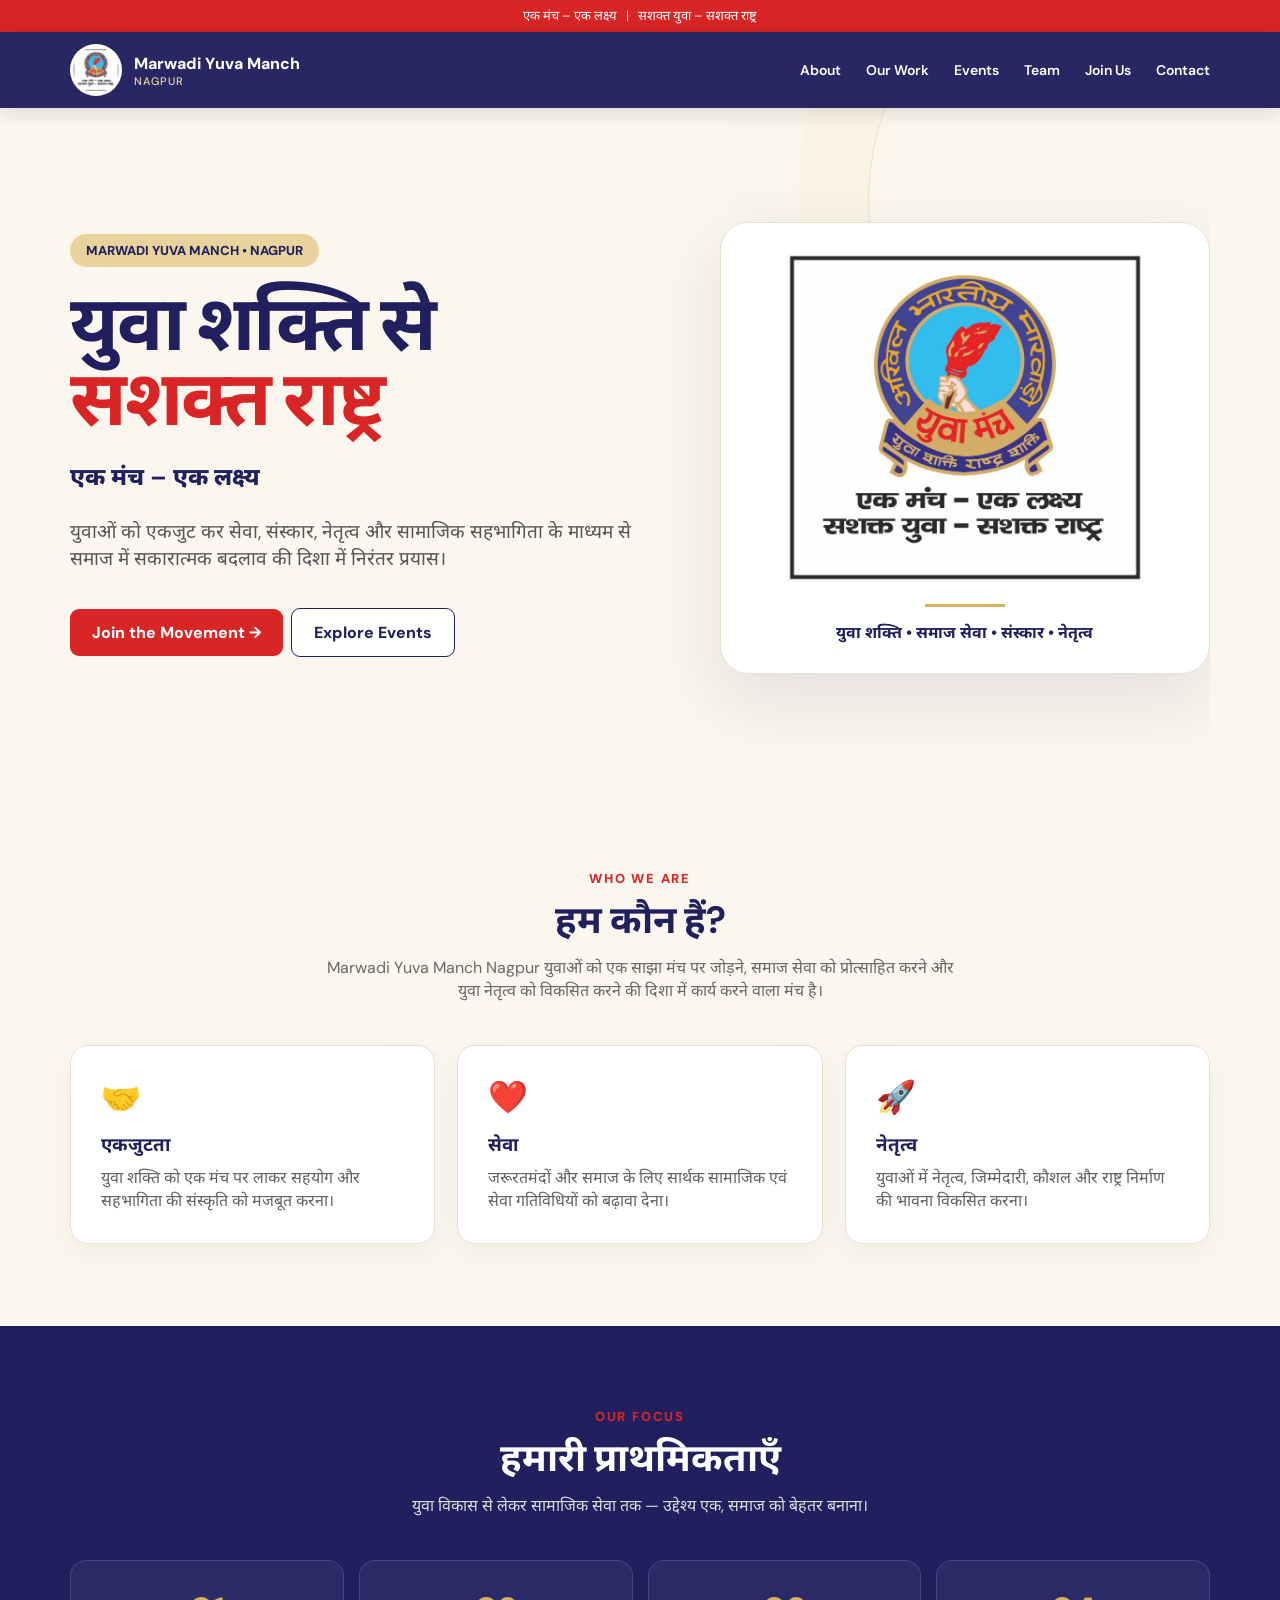
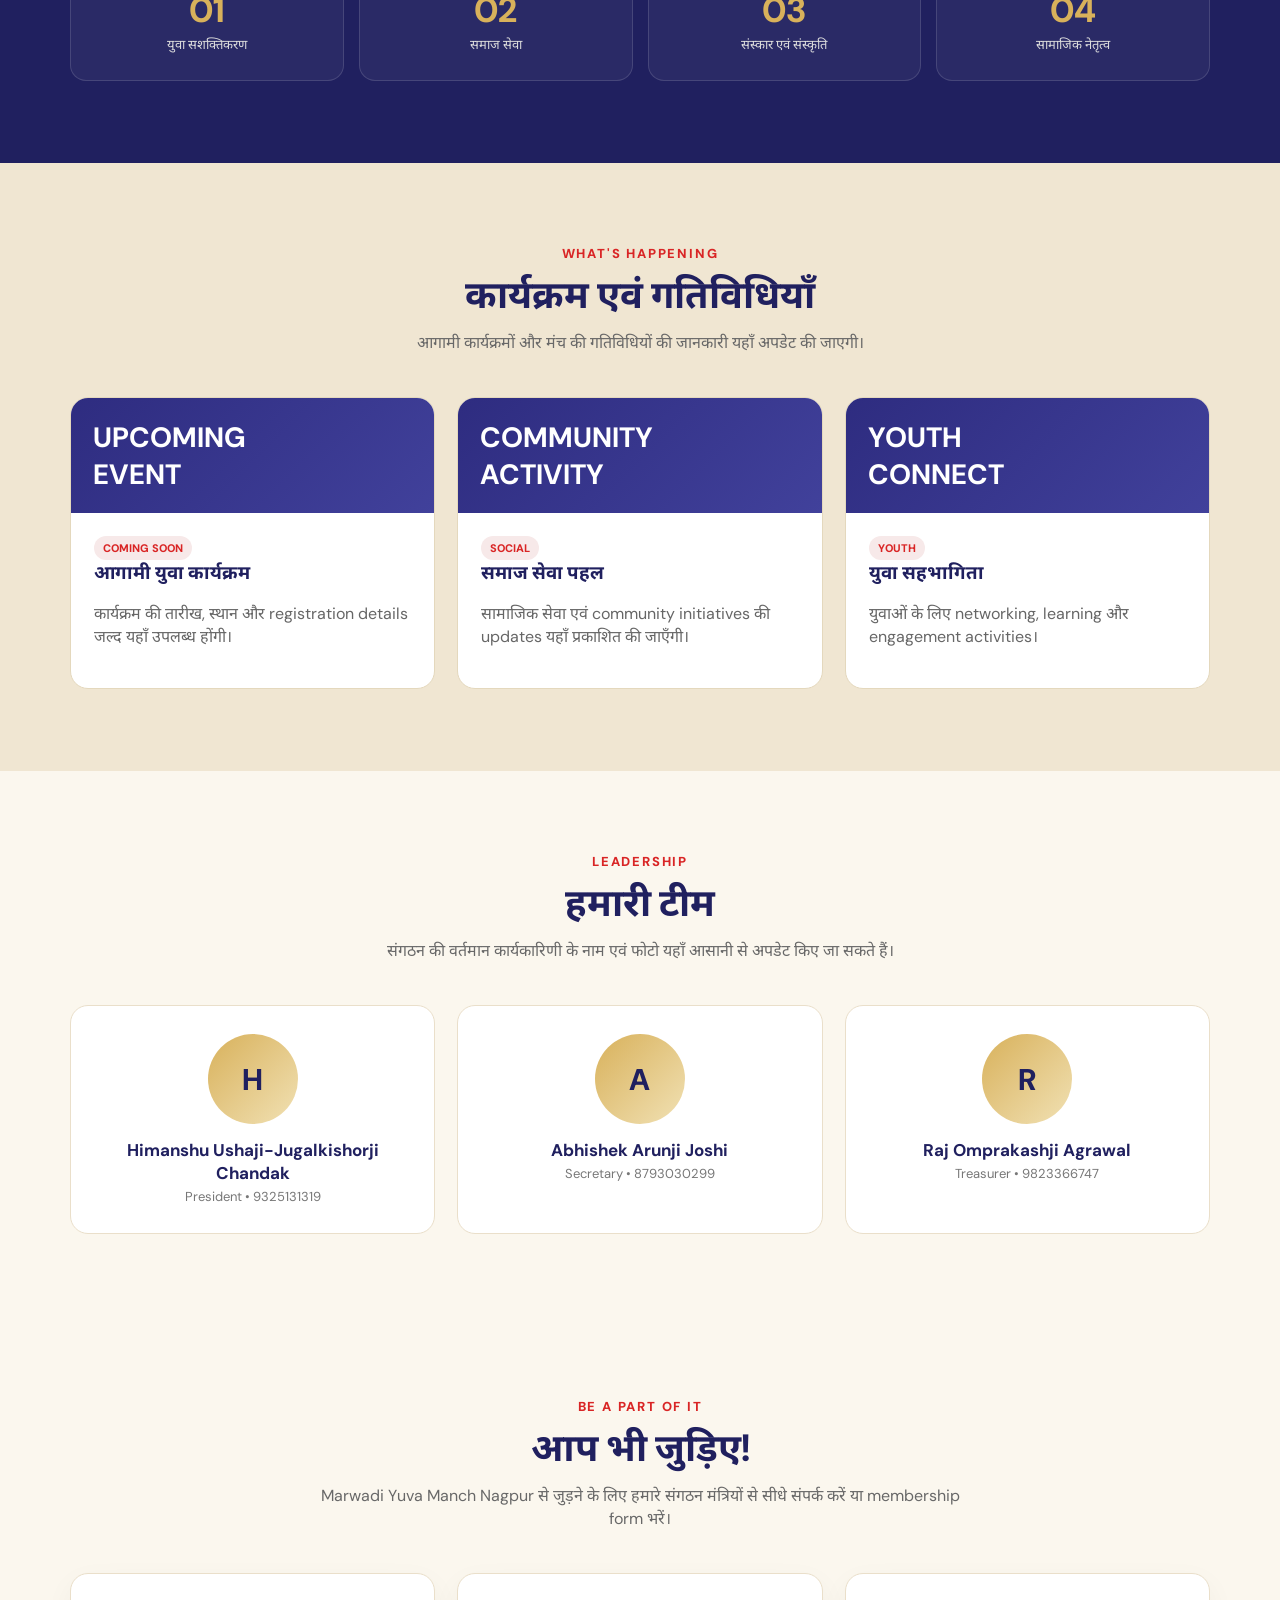
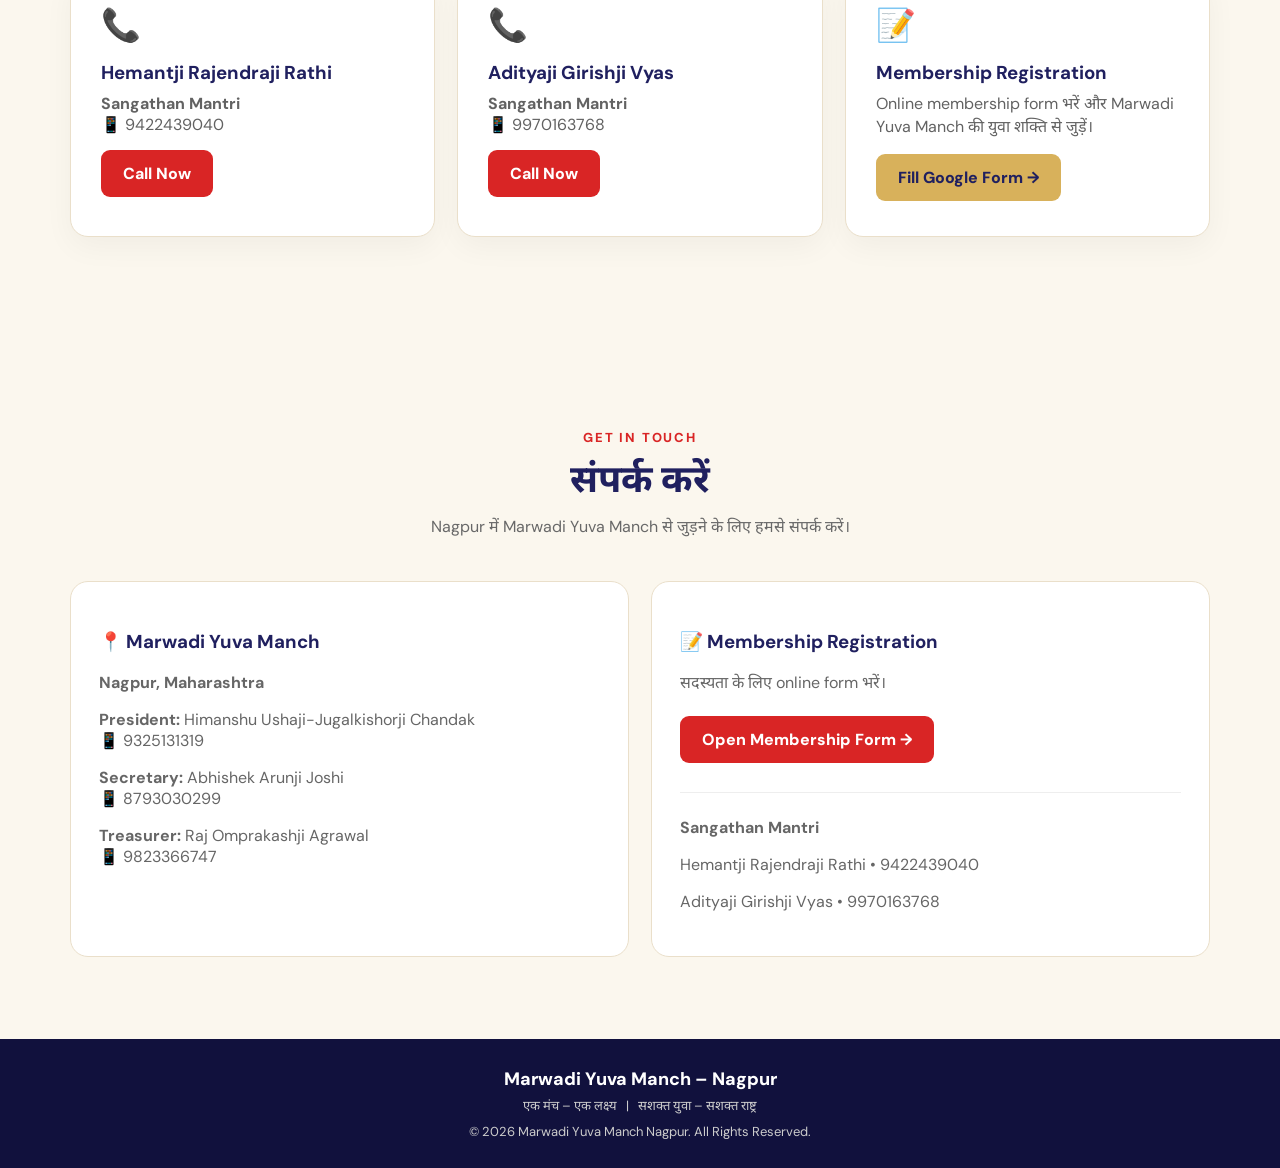
==== index.html @ c51ea1c6 "Add files via upload" ====
<!DOCTYPE html>
<html lang="hi">
<head>
<meta charset="UTF-8">
<meta name="viewport" content="width=device-width, initial-scale=1.0">
<meta name="description" content="Marwadi Yuva Manch Nagpur — एक मंच, एक लक्ष्य | सशक्त युवा – सशक्त राष्ट्र">
<title>Marwadi Yuva Manch | Nagpur</title>
<style>
@import url('https://fonts.googleapis.com/css2?family=DM+Sans:wght@400;500;600;700&family=Noto+Sans+Devanagari:wght@400;500;600;700;800&display=swap');
:root{--navy:#20205f;--blue:#2e2c80;--gold:#d8b15b;--red:#d92525;--cream:#fbf7ee;--ink:#191919;--muted:#686868;--white:#fff}
*{box-sizing:border-box}html{scroll-behavior:smooth}body{margin:0;color:var(--ink);font-family:"DM Sans","Noto Sans Devanagari",sans-serif;background:var(--cream)}
a{text-decoration:none}.container{width:min(1140px,92%);margin:auto}
.topbar{background:var(--red);color:white;text-align:center;font-size:13px;padding:7px}
header{position:sticky;top:0;z-index:50;background:rgba(32,32,95,.97);box-shadow:0 4px 20px #0002}
.nav{height:76px;display:flex;align-items:center;justify-content:space-between}
.logoarea{display:flex;align-items:center;gap:12px;color:white;font-weight:800}
.logoarea img{width:52px;height:52px;object-fit:contain;background:white;border-radius:50%;padding:3px}
.logoarea small{display:block;color:#ead69e;font-weight:500;font-size:11px;letter-spacing:1px}
.menu{display:flex;gap:25px}.menu a{color:#fff;font-size:14px;font-weight:600}.menu a:hover{color:#efd18b}
.hero{min-height:680px;display:grid;grid-template-columns:1.1fr .9fr;align-items:center;gap:50px;padding:70px 0;position:relative;overflow:hidden}
.hero:after{content:"";position:absolute;right:-180px;top:-170px;width:520px;height:520px;border-radius:50%;border:1px solid #d8b15b55;box-shadow:0 0 0 70px #d8b15b08,0 0 0 140px #d8b15b05;z-index:-1}
.badge{display:inline-block;background:#e8d39d;color:var(--navy);font-weight:800;border-radius:99px;padding:8px 16px;font-size:13px;margin-bottom:20px}
h1{font-size:clamp(42px,6vw,78px);line-height:.98;margin:0 0 20px;color:var(--navy);letter-spacing:-2px}
h1 span{color:var(--red)}.hero p{font-size:19px;color:#555;max-width:650px}.motto{font-size:24px!important;color:var(--navy)!important;font-weight:800}
.buttons{margin-top:30px}.btn{display:inline-block;padding:13px 22px;border-radius:9px;font-weight:800;margin:5px 8px 5px 0}.primary{background:var(--red);color:white}.secondary{border:1px solid var(--navy);color:var(--navy);background:white}
.hero-card{background:white;border-radius:28px;padding:28px;box-shadow:0 25px 70px #1f1f5f1c;border:1px solid #e9dfc7;text-align:center}
.hero-card img{width:100%;max-width:360px}.hero-card .line{height:3px;width:80px;background:var(--gold);margin:15px auto}.hero-card b{color:var(--navy)}
section{padding:82px 0}.section-head{text-align:center;margin-bottom:42px}.eyebrow{color:var(--red);font-weight:800;font-size:13px;letter-spacing:1.8px;text-transform:uppercase}.section-head h2{color:var(--navy);font-size:38px;margin:8px 0}.section-head p{color:var(--muted);margin:auto;max-width:650px}
.grid3{display:grid;grid-template-columns:repeat(3,1fr);gap:22px}.card{background:white;border-radius:18px;padding:30px;border:1px solid #eadfca;box-shadow:0 10px 30px #0000000b}.icon{font-size:32px}.card h3{color:var(--navy);margin:14px 0 8px}.card p{color:#626262;margin:0}
.dark{background:var(--navy);color:white}.dark .section-head h2{color:white}.dark .section-head p{color:#ddd}
.stats{display:grid;grid-template-columns:repeat(4,1fr);gap:15px}.stat{padding:26px;text-align:center;border:1px solid #ffffff22;border-radius:16px;background:#ffffff0c}.stat strong{display:block;font-size:35px;color:var(--gold)}.stat span{font-size:13px;color:#ddd}
.events{background:#f0e6d2}.event-grid{display:grid;grid-template-columns:repeat(3,1fr);gap:22px}.event{background:white;border-radius:18px;overflow:hidden;border:1px solid #e4d8bd}.event-top{height:115px;background:linear-gradient(135deg,var(--blue),#41419b);display:flex;align-items:center;padding:22px;color:white}.event-top strong{font-size:28px}.event-body{padding:23px}.event-body h3{margin:0;color:var(--navy)}.event-body p{color:#666}.pill{display:inline-block;background:#f7e9e9;color:var(--red);padding:5px 9px;border-radius:20px;font-size:11px;font-weight:800}
.team{display:grid;grid-template-columns:repeat(3,1fr);gap:22px}.person{background:white;border-radius:18px;padding:28px;text-align:center;border:1px solid #eadfca}.avatar{width:90px;height:90px;border-radius:50%;margin:auto;background:linear-gradient(135deg,var(--gold),#f1e1b4);display:grid;place-items:center;color:var(--navy);font-size:30px;font-weight:800}.person h3{color:var(--navy);margin:15px 0 3px;font-size:17px;line-height:1.35}.person p{margin:0;color:#777;font-size:13px}
.join{background:linear-gradient(135deg,#29276e,#16164a);color:white;border-radius:28px;padding:55px;display:grid;grid-template-columns:1fr auto;gap:30px;align-items:center}.join h2{font-size:40px;margin:0 0 10px}.join p{color:#ddd}.join .btn{background:var(--gold);color:var(--navy)}
.contact-grid{display:grid;grid-template-columns:1fr 1fr;gap:22px}.contact-card{background:white;border:1px solid #eadfca;border-radius:18px;padding:28px}.contact-card h3{color:var(--navy)}.contact-card p{color:#666}.edit-note{background:#fff5d9;border-left:4px solid var(--gold);padding:15px 18px;border-radius:8px;color:#604e25;font-size:13px}
footer{background:#11113d;color:#ccc;padding:28px 0;text-align:center;font-size:13px}.footer-brand{color:white;font-weight:800;font-size:18px;margin-bottom:6px}
@media(max-width:850px){.menu{display:none}.hero{grid-template-columns:1fr;text-align:center}.hero p{margin-left:auto;margin-right:auto}.hero-card{max-width:430px;margin:auto}.grid3,.event-grid,.team{grid-template-columns:1fr 1fr}.stats{grid-template-columns:1fr 1fr}.join{grid-template-columns:1fr;text-align:center}}
@media(max-width:560px){.grid3,.event-grid,.team,.contact-grid{grid-template-columns:1fr}.hero{padding:50px 0}.join{padding:35px 24px}.join h2{font-size:31px}section{padding:60px 0}}
</style>
</head>
<body>
<div class="topbar">एक मंच – एक लक्ष्य &nbsp; | &nbsp; सशक्त युवा – सशक्त राष्ट्र</div>
<header><div class="container nav">
<a class="logoarea" href="#">
<img src="logo.jpg" alt="Marwadi Yuva Manch Logo">
<div>Marwadi Yuva Manch<small>NAGPUR</small></div>
</a>
<nav class="menu"><a href="#about">About</a><a href="#work">Our Work</a><a href="#events">Events</a><a href="#team">Team</a><a href="#join">Join Us</a><a href="#contact">Contact</a></nav>
</div></header>

<main>
<section class="container hero">
<div>
<div class="badge">MARWADI YUVA MANCH • NAGPUR</div>
<h1>युवा शक्ति से<br><span>सशक्त राष्ट्र</span></h1>
<p class="motto">एक मंच – एक लक्ष्य</p>
<p>युवाओं को एकजुट कर सेवा, संस्कार, नेतृत्व और सामाजिक सहभागिता के माध्यम से समाज में सकारात्मक बदलाव की दिशा में निरंतर प्रयास।</p>
<div class="buttons"><a class="btn primary" href="#join">Join the Movement →</a><a class="btn secondary" href="#events">Explore Events</a></div>
</div>
<div class="hero-card"><img src="logo.jpg" alt="Marwadi Yuva Manch Nagpur"><div class="line"></div><b>युवा शक्ति • समाज सेवा • संस्कार • नेतृत्व</b></div>
</section>

<section id="about"><div class="container">
<div class="section-head"><div class="eyebrow">Who We Are</div><h2>हम कौन हैं?</h2><p>Marwadi Yuva Manch Nagpur युवाओं को एक साझा मंच पर जोड़ने, समाज सेवा को प्रोत्साहित करने और युवा नेतृत्व को विकसित करने की दिशा में कार्य करने वाला मंच है।</p></div>
<div class="grid3">
<div class="card"><div class="icon">🤝</div><h3>एकजुटता</h3><p>युवा शक्ति को एक मंच पर लाकर सहयोग और सहभागिता की संस्कृति को मजबूत करना।</p></div>
<div class="card"><div class="icon">❤️</div><h3>सेवा</h3><p>जरूरतमंदों और समाज के लिए सार्थक सामाजिक एवं सेवा गतिविधियों को बढ़ावा देना।</p></div>
<div class="card"><div class="icon">🚀</div><h3>नेतृत्व</h3><p>युवाओं में नेतृत्व, जिम्मेदारी, कौशल और राष्ट्र निर्माण की भावना विकसित करना।</p></div>
</div>
</div></section>

<section id="work" class="dark"><div class="container">
<div class="section-head"><div class="eyebrow">Our Focus</div><h2>हमारी प्राथमिकताएँ</h2><p>युवा विकास से लेकर सामाजिक सेवा तक — उद्देश्य एक, समाज को बेहतर बनाना।</p></div>
<div class="stats"><div class="stat"><strong>01</strong><span>युवा सशक्तिकरण</span></div><div class="stat"><strong>02</strong><span>समाज सेवा</span></div><div class="stat"><strong>03</strong><span>संस्कार एवं संस्कृति</span></div><div class="stat"><strong>04</strong><span>सामाजिक नेतृत्व</span></div></div>
</div></section>

<section id="events" class="events"><div class="container">
<div class="section-head"><div class="eyebrow">What's Happening</div><h2>कार्यक्रम एवं गतिविधियाँ</h2><p>आगामी कार्यक्रमों और मंच की गतिविधियों की जानकारी यहाँ अपडेट की जाएगी।</p></div>
<div class="event-grid">
<div class="event"><div class="event-top"><strong>UPCOMING<br>EVENT</strong></div><div class="event-body"><span class="pill">COMING SOON</span><h3>आगामी युवा कार्यक्रम</h3><p>कार्यक्रम की तारीख, स्थान और registration details जल्द यहाँ उपलब्ध होंगी।</p></div></div>
<div class="event"><div class="event-top"><strong>COMMUNITY<br>ACTIVITY</strong></div><div class="event-body"><span class="pill">SOCIAL</span><h3>समाज सेवा पहल</h3><p>सामाजिक सेवा एवं community initiatives की updates यहाँ प्रकाशित की जाएँगी।</p></div></div>
<div class="event"><div class="event-top"><strong>YOUTH<br>CONNECT</strong></div><div class="event-body"><span class="pill">YOUTH</span><h3>युवा सहभागिता</h3><p>युवाओं के लिए networking, learning और engagement activities।</p></div></div>
</div>
</div></section>

<section id="team"><div class="container">
<div class="section-head"><div class="eyebrow">Leadership</div><h2>हमारी टीम</h2><p>संगठन की वर्तमान कार्यकारिणी के नाम एवं फोटो यहाँ आसानी से अपडेट किए जा सकते हैं।</p></div>
<div class="team">
<div class="person"><div class="avatar">H</div><h3>Himanshu Ushaji-Jugalkishorji Chandak</h3><p>President • 9325131319</p></div>
<div class="person"><div class="avatar">A</div><h3>Abhishek Arunji Joshi</h3><p>Secretary • 8793030299</p></div>
<div class="person"><div class="avatar">R</div><h3>Raj Omprakashji Agrawal</h3><p>Treasurer • 9823366747</p></div>
</div>
</div></section>

<section id="join"><div class="container">
<div class="section-head"><div class="eyebrow">Be a Part of It</div><h2>आप भी जुड़िए!</h2><p>Marwadi Yuva Manch Nagpur से जुड़ने के लिए हमारे संगठन मंत्रियों से सीधे संपर्क करें या membership form भरें।</p></div>
<div class="grid3" style="margin-bottom:28px">
<div class="card"><div class="icon">📞</div><h3>Hemantji Rajendraji Rathi</h3><p><b>Sangathan Mantri</b></p><p>📱 9422439040</p><a class="btn primary" style="margin-top:15px" href="tel:9422439040">Call Now</a></div>
<div class="card"><div class="icon">📞</div><h3>Adityaji Girishji Vyas</h3><p><b>Sangathan Mantri</b></p><p>📱 9970163768</p><a class="btn primary" style="margin-top:15px" href="tel:9970163768">Call Now</a></div>
<div class="card"><div class="icon">📝</div><h3>Membership Registration</h3><p>Online membership form भरें और Marwadi Yuva Manch की युवा शक्ति से जुड़ें।</p><a class="btn" style="margin-top:15px;background:var(--gold);color:var(--navy)" href="https://forms.gle/BqDFrMSARLrrtB8P9" target="_blank">Fill Google Form →</a></div>
</div>
</div></section>

<section id="contact"><div class="container">
<div class="section-head"><div class="eyebrow">Get in Touch</div><h2>संपर्क करें</h2><p>Nagpur में Marwadi Yuva Manch से जुड़ने के लिए हमसे संपर्क करें।</p></div>
<div class="contact-grid">
<div class="contact-card"><h3>📍 Marwadi Yuva Manch</h3><p><b>Nagpur, Maharashtra</b></p><p><b>President:</b> Himanshu Ushaji-Jugalkishorji Chandak<br>📱 9325131319</p><p><b>Secretary:</b> Abhishek Arunji Joshi<br>📱 8793030299</p><p><b>Treasurer:</b> Raj Omprakashji Agrawal<br>📱 9823366747</p></div>
<div class="contact-card"><h3>📝 Membership Registration</h3><p>सदस्यता के लिए online form भरें।</p><a class="btn primary" href="https://forms.gle/BqDFrMSARLrrtB8P9" target="_blank">Open Membership Form →</a><hr style="border:0;border-top:1px solid #eee;margin:24px 0"><p><b>Sangathan Mantri</b></p><p>Hemantji Rajendraji Rathi • 9422439040</p><p>Adityaji Girishji Vyas • 9970163768</p></div>
</div>
</div></section>
</main>
<footer><div class="footer-brand">Marwadi Yuva Manch – Nagpur</div><div>एक मंच – एक लक्ष्य &nbsp; | &nbsp; सशक्त युवा – सशक्त राष्ट्र</div><div style="margin-top:8px">© 2026 Marwadi Yuva Manch Nagpur. All Rights Reserved.</div></footer>
</body>
</html>
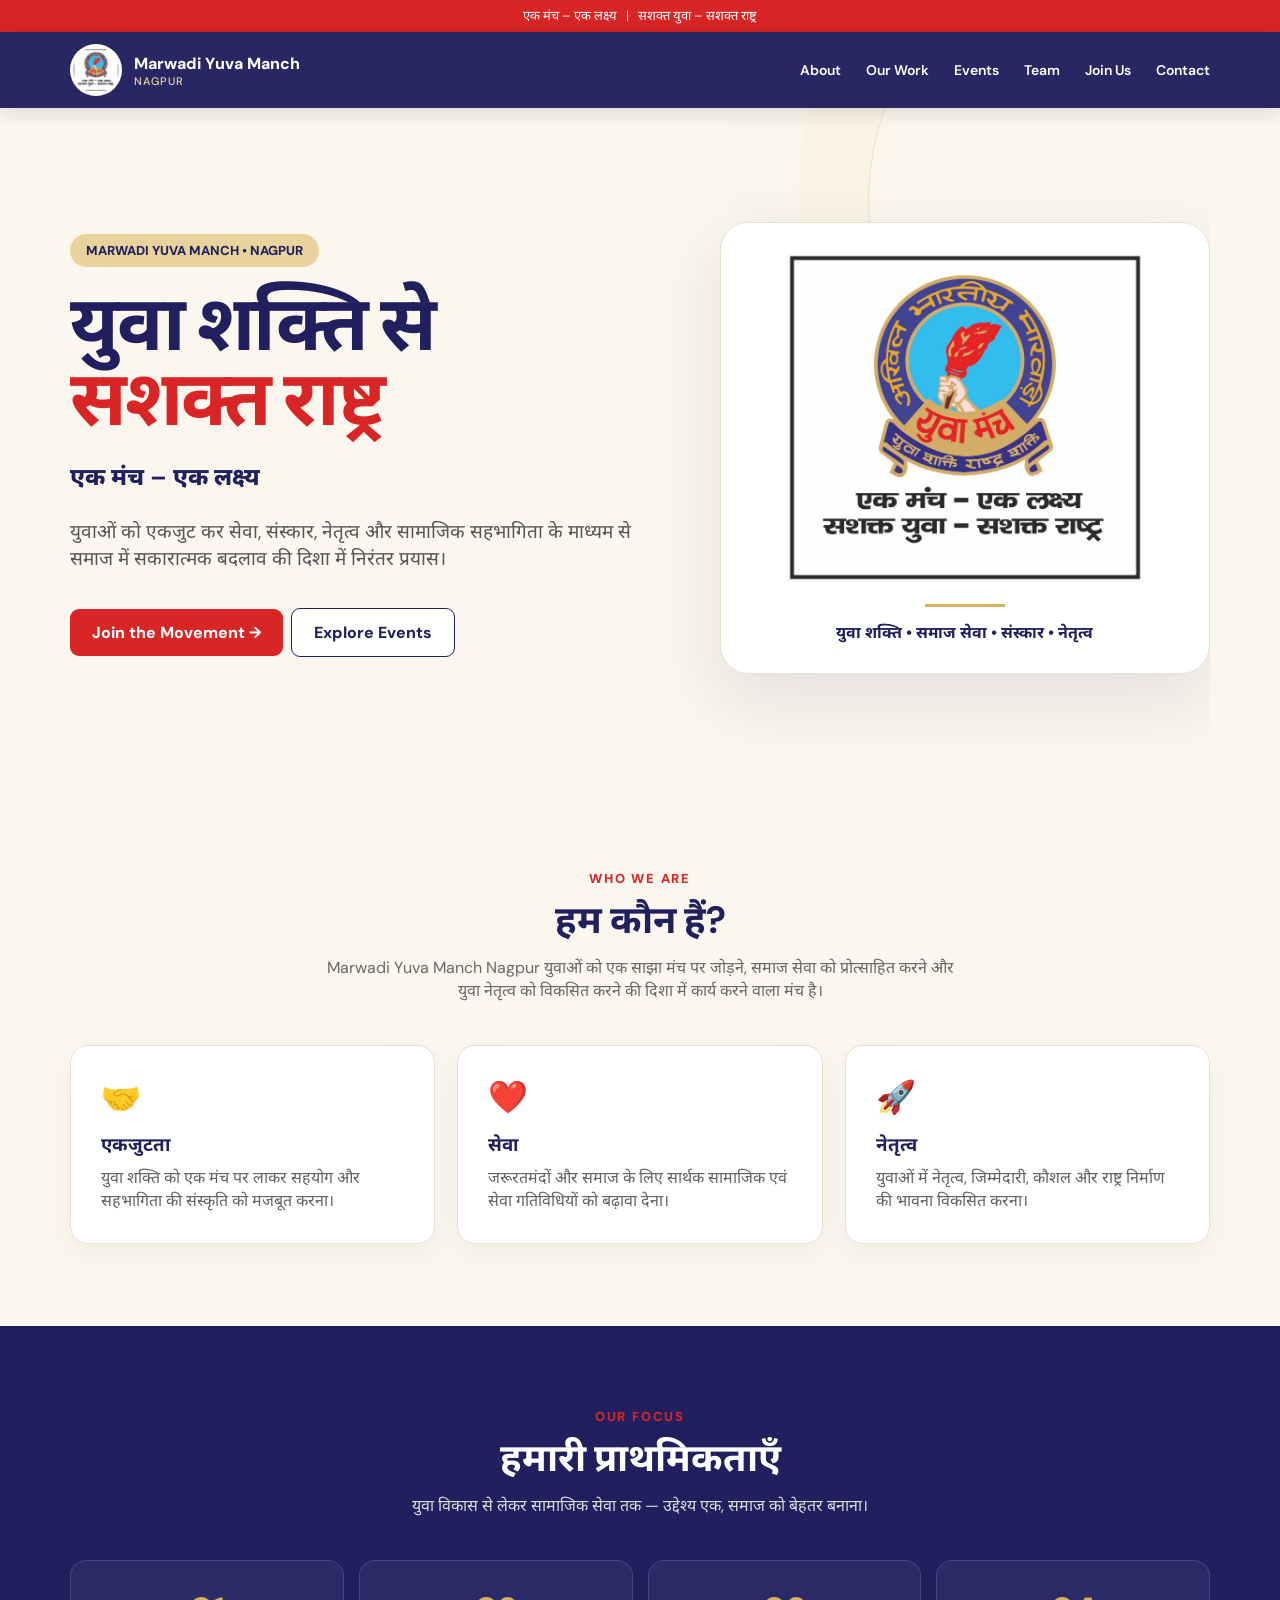
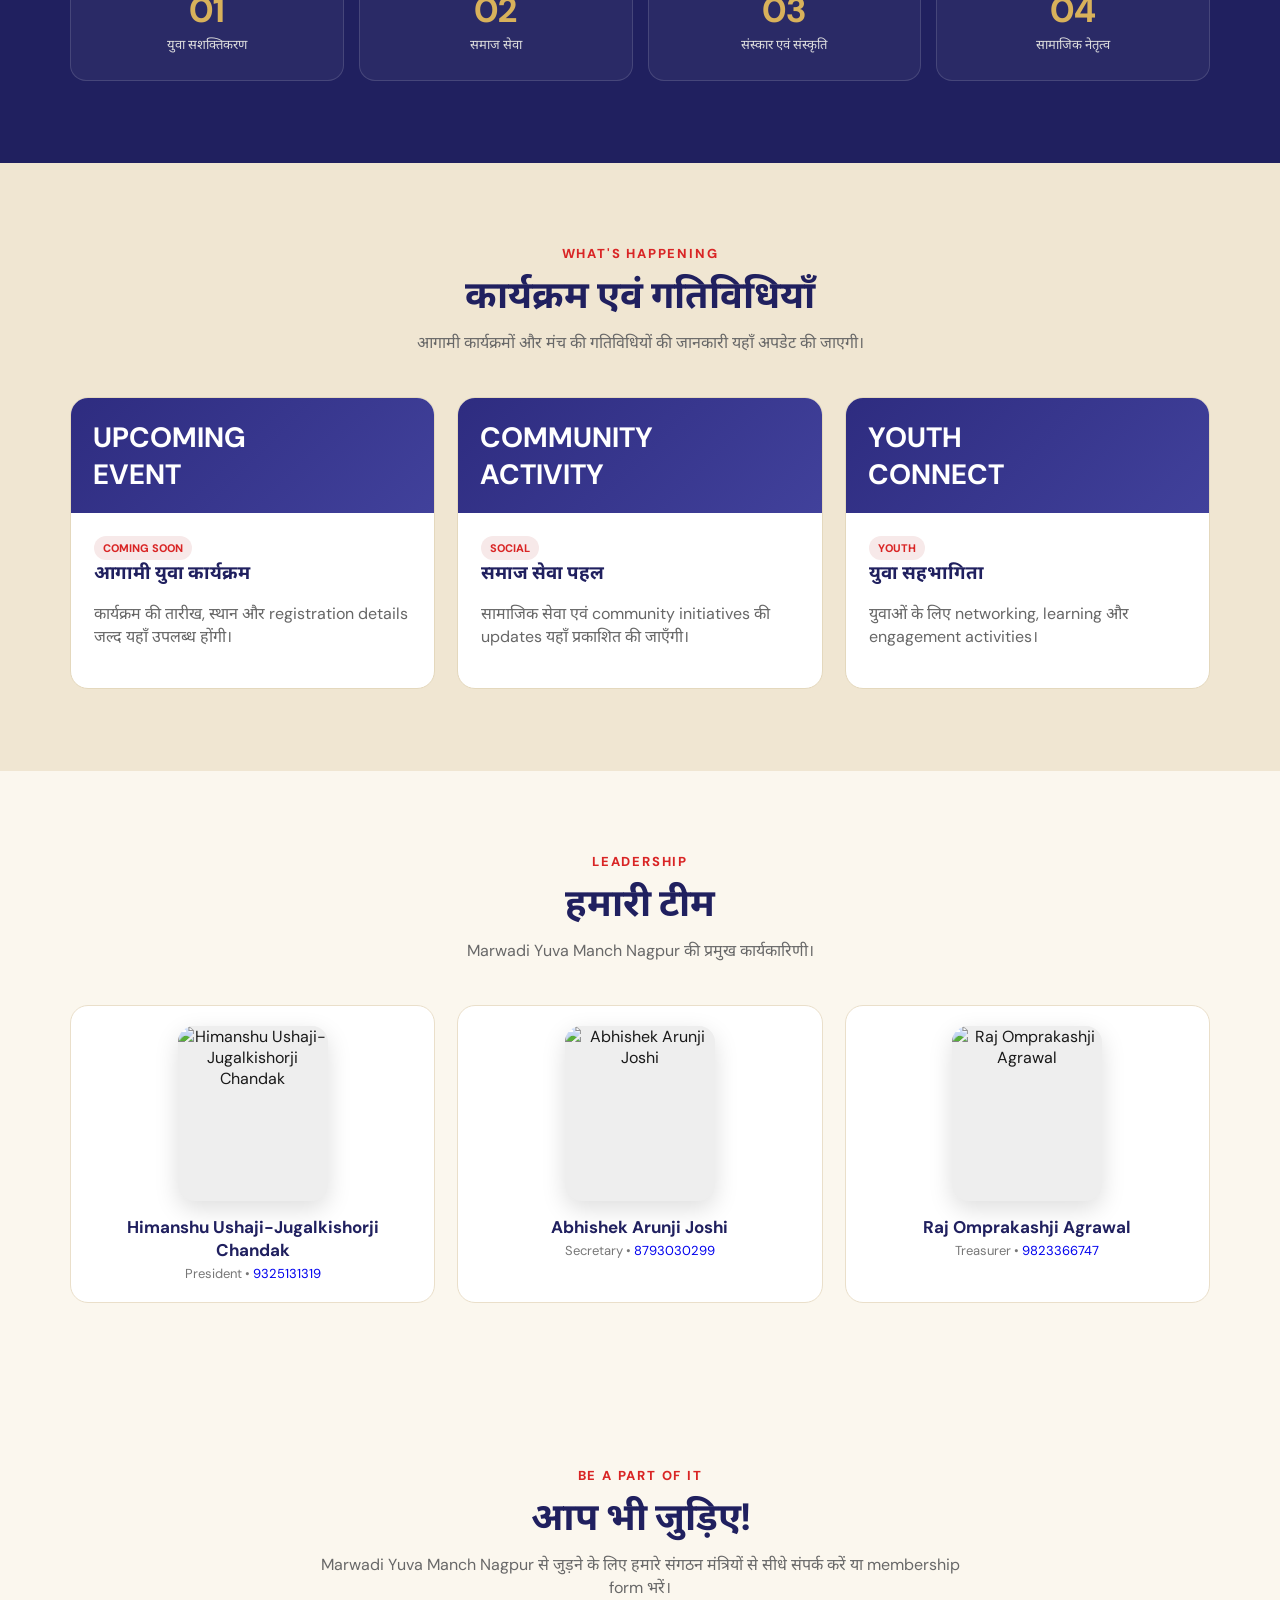
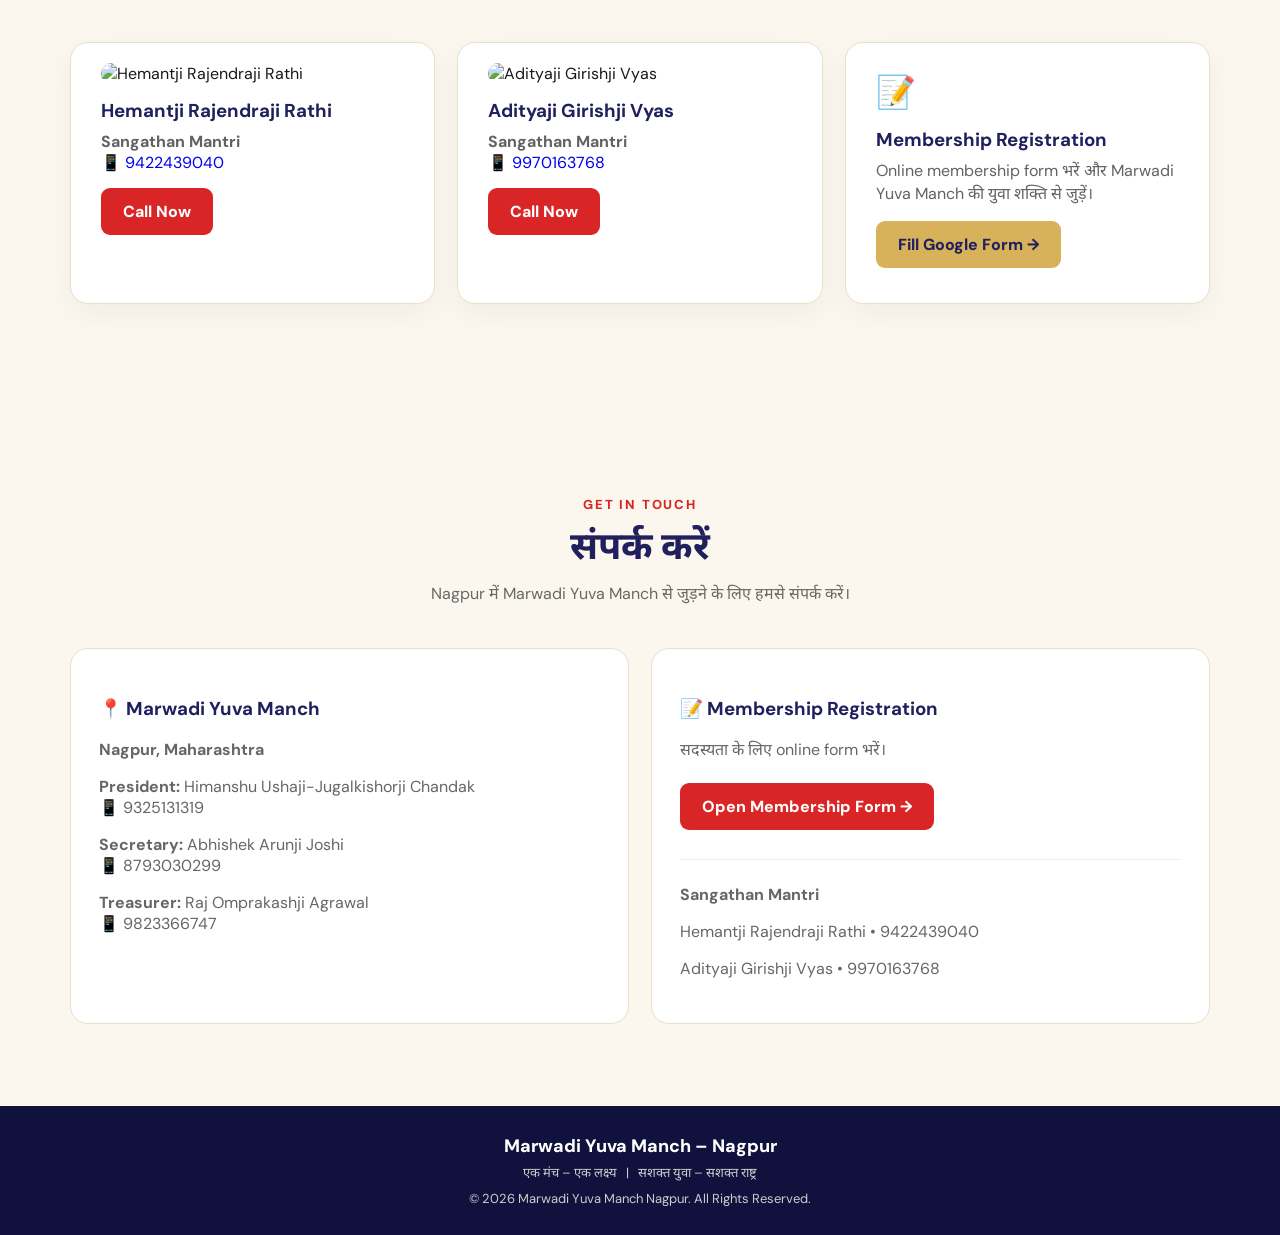
==== commit ac2a4a6a: "Add files via upload" ====
--- a/index.html
+++ b/index.html
@@ -30,7 +30,7 @@
 .dark{background:var(--navy);color:white}.dark .section-head h2{color:white}.dark .section-head p{color:#ddd}
 .stats{display:grid;grid-template-columns:repeat(4,1fr);gap:15px}.stat{padding:26px;text-align:center;border:1px solid #ffffff22;border-radius:16px;background:#ffffff0c}.stat strong{display:block;font-size:35px;color:var(--gold)}.stat span{font-size:13px;color:#ddd}
 .events{background:#f0e6d2}.event-grid{display:grid;grid-template-columns:repeat(3,1fr);gap:22px}.event{background:white;border-radius:18px;overflow:hidden;border:1px solid #e4d8bd}.event-top{height:115px;background:linear-gradient(135deg,var(--blue),#41419b);display:flex;align-items:center;padding:22px;color:white}.event-top strong{font-size:28px}.event-body{padding:23px}.event-body h3{margin:0;color:var(--navy)}.event-body p{color:#666}.pill{display:inline-block;background:#f7e9e9;color:var(--red);padding:5px 9px;border-radius:20px;font-size:11px;font-weight:800}
-.team{display:grid;grid-template-columns:repeat(3,1fr);gap:22px}.person{background:white;border-radius:18px;padding:28px;text-align:center;border:1px solid #eadfca}.avatar{width:90px;height:90px;border-radius:50%;margin:auto;background:linear-gradient(135deg,var(--gold),#f1e1b4);display:grid;place-items:center;color:var(--navy);font-size:30px;font-weight:800}.person h3{color:var(--navy);margin:15px 0 3px;font-size:17px;line-height:1.35}.person p{margin:0;color:#777;font-size:13px}
+.team{display:grid;grid-template-columns:repeat(3,1fr);gap:22px}.person{background:white;border-radius:18px;padding:20px;text-align:center;border:1px solid #eadfca;overflow:hidden}.avatar{width:150px;height:175px;border-radius:16px;margin:auto;background:#eee;display:block;overflow:hidden;box-shadow:0 8px 24px #0002}.avatar img{width:100%;height:100%;object-fit:cover;object-position:center}.person h3{color:var(--navy);margin:15px 0 3px;font-size:17px;line-height:1.35}.person p{margin:0;color:#777;font-size:13px}
 .join{background:linear-gradient(135deg,#29276e,#16164a);color:white;border-radius:28px;padding:55px;display:grid;grid-template-columns:1fr auto;gap:30px;align-items:center}.join h2{font-size:40px;margin:0 0 10px}.join p{color:#ddd}.join .btn{background:var(--gold);color:var(--navy)}
 .contact-grid{display:grid;grid-template-columns:1fr 1fr;gap:22px}.contact-card{background:white;border:1px solid #eadfca;border-radius:18px;padding:28px}.contact-card h3{color:var(--navy)}.contact-card p{color:#666}.edit-note{background:#fff5d9;border-left:4px solid var(--gold);padding:15px 18px;border-radius:8px;color:#604e25;font-size:13px}
 footer{background:#11113d;color:#ccc;padding:28px 0;text-align:center;font-size:13px}.footer-brand{color:white;font-weight:800;font-size:18px;margin-bottom:6px}
@@ -84,20 +84,20 @@
 </div></section>
 
 <section id="team"><div class="container">
-<div class="section-head"><div class="eyebrow">Leadership</div><h2>हमारी टीम</h2><p>संगठन की वर्तमान कार्यकारिणी के नाम एवं फोटो यहाँ आसानी से अपडेट किए जा सकते हैं।</p></div>
+<div class="section-head"><div class="eyebrow">Leadership</div><h2>हमारी टीम</h2><p>Marwadi Yuva Manch Nagpur की प्रमुख कार्यकारिणी।</p></div>
 <div class="team">
-<div class="person"><div class="avatar">H</div><h3>Himanshu Ushaji-Jugalkishorji Chandak</h3><p>President • 9325131319</p></div>
-<div class="person"><div class="avatar">A</div><h3>Abhishek Arunji Joshi</h3><p>Secretary • 8793030299</p></div>
-<div class="person"><div class="avatar">R</div><h3>Raj Omprakashji Agrawal</h3><p>Treasurer • 9823366747</p></div>
+<div class="person"><div class="avatar"><img src="himanshu-chandak.jpg" alt="Himanshu Ushaji-Jugalkishorji Chandak"></div><h3>Himanshu Ushaji-Jugalkishorji Chandak</h3><p>President • <a href="tel:9325131319">9325131319</a></p></div>
+<div class="person"><div class="avatar"><img src="abhishek-joshi.jpg" alt="Abhishek Arunji Joshi"></div><h3>Abhishek Arunji Joshi</h3><p>Secretary • <a href="tel:8793030299">8793030299</a></p></div>
+<div class="person"><div class="avatar"><img src="raj-agrawal.jpg" alt="Raj Omprakashji Agrawal"></div><h3>Raj Omprakashji Agrawal</h3><p>Treasurer • <a href="tel:9823366747">9823366747</a></p></div>
 </div>
 </div></section>
 
 <section id="join"><div class="container">
 <div class="section-head"><div class="eyebrow">Be a Part of It</div><h2>आप भी जुड़िए!</h2><p>Marwadi Yuva Manch Nagpur से जुड़ने के लिए हमारे संगठन मंत्रियों से सीधे संपर्क करें या membership form भरें।</p></div>
 <div class="grid3" style="margin-bottom:28px">
-<div class="card"><div class="icon">📞</div><h3>Hemantji Rajendraji Rathi</h3><p><b>Sangathan Mantri</b></p><p>📱 9422439040</p><a class="btn primary" style="margin-top:15px" href="tel:9422439040">Call Now</a></div>
-<div class="card"><div class="icon">📞</div><h3>Adityaji Girishji Vyas</h3><p><b>Sangathan Mantri</b></p><p>📱 9970163768</p><a class="btn primary" style="margin-top:15px" href="tel:9970163768">Call Now</a></div>
-<div class="card"><div class="icon">📝</div><h3>Membership Registration</h3><p>Online membership form भरें और Marwadi Yuva Manch की युवा शक्ति से जुड़ें।</p><a class="btn" style="margin-top:15px;background:var(--gold);color:var(--navy)" href="https://forms.gle/BqDFrMSARLrrtB8P9" target="_blank">Fill Google Form →</a></div>
+<div class="card" style="padding-top:20px"><img src="hemant-rathi.jpg" alt="Hemantji Rajendraji Rathi" style="width:100%;height:220px;object-fit:cover;border-radius:14px"><h3>Hemantji Rajendraji Rathi</h3><p><b>Sangathan Mantri</b></p><p>📱 <a href="tel:9422439040">9422439040</a></p><a class="btn primary" style="margin-top:15px" href="tel:9422439040">Call Now</a></div>
+<div class="card" style="padding-top:20px"><img src="aditya-vyas.jpg" alt="Adityaji Girishji Vyas" style="width:100%;height:220px;object-fit:cover;border-radius:14px"><h3>Adityaji Girishji Vyas</h3><p><b>Sangathan Mantri</b></p><p>📱 <a href="tel:9970163768">9970163768</a></p><a class="btn primary" style="margin-top:15px" href="tel:9970163768">Call Now</a></div>
+<div class="card" style="padding-top:28px"><div class="icon">📝</div><h3>Membership Registration</h3><p>Online membership form भरें और Marwadi Yuva Manch की युवा शक्ति से जुड़ें।</p><a class="btn" style="margin-top:15px;background:var(--gold);color:var(--navy)" href="https://forms.gle/BqDFrMSARLrrtB8P9" target="_blank">Fill Google Form →</a></div>
 </div>
 </div></section>
 
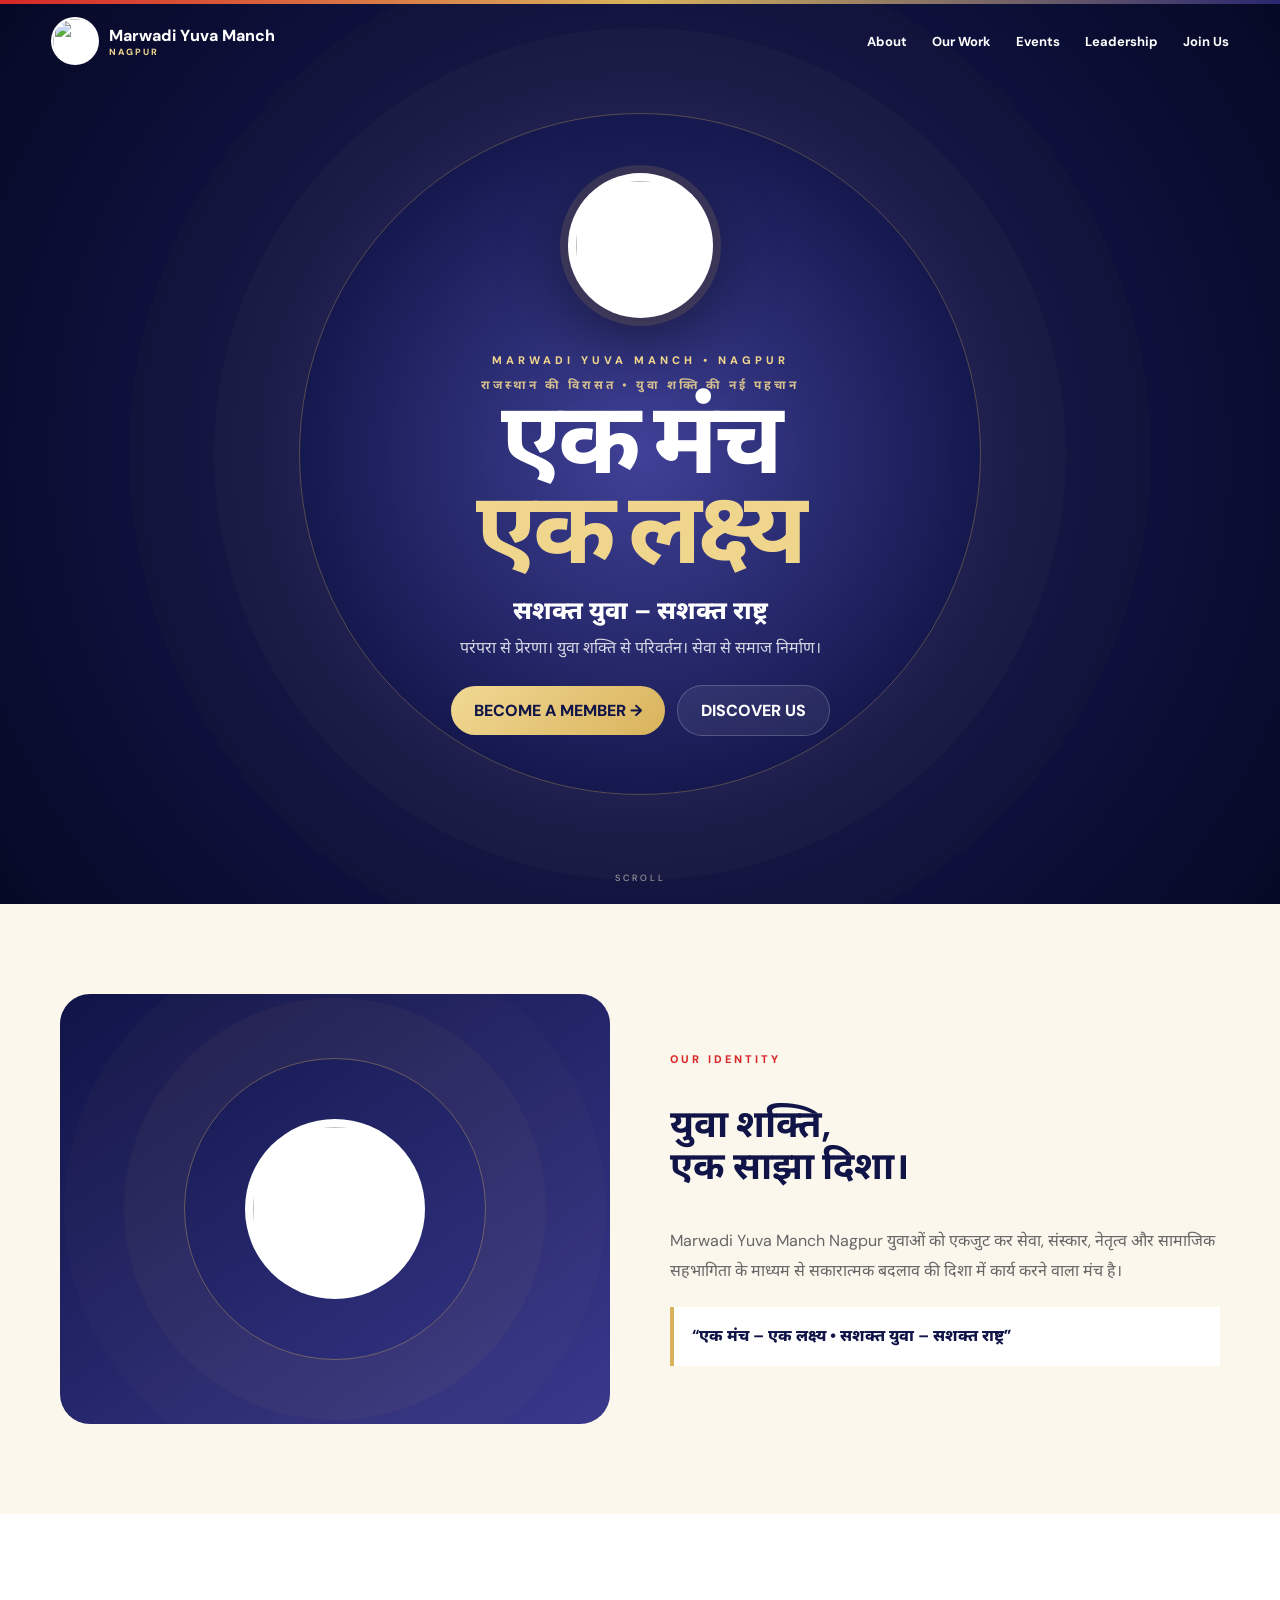
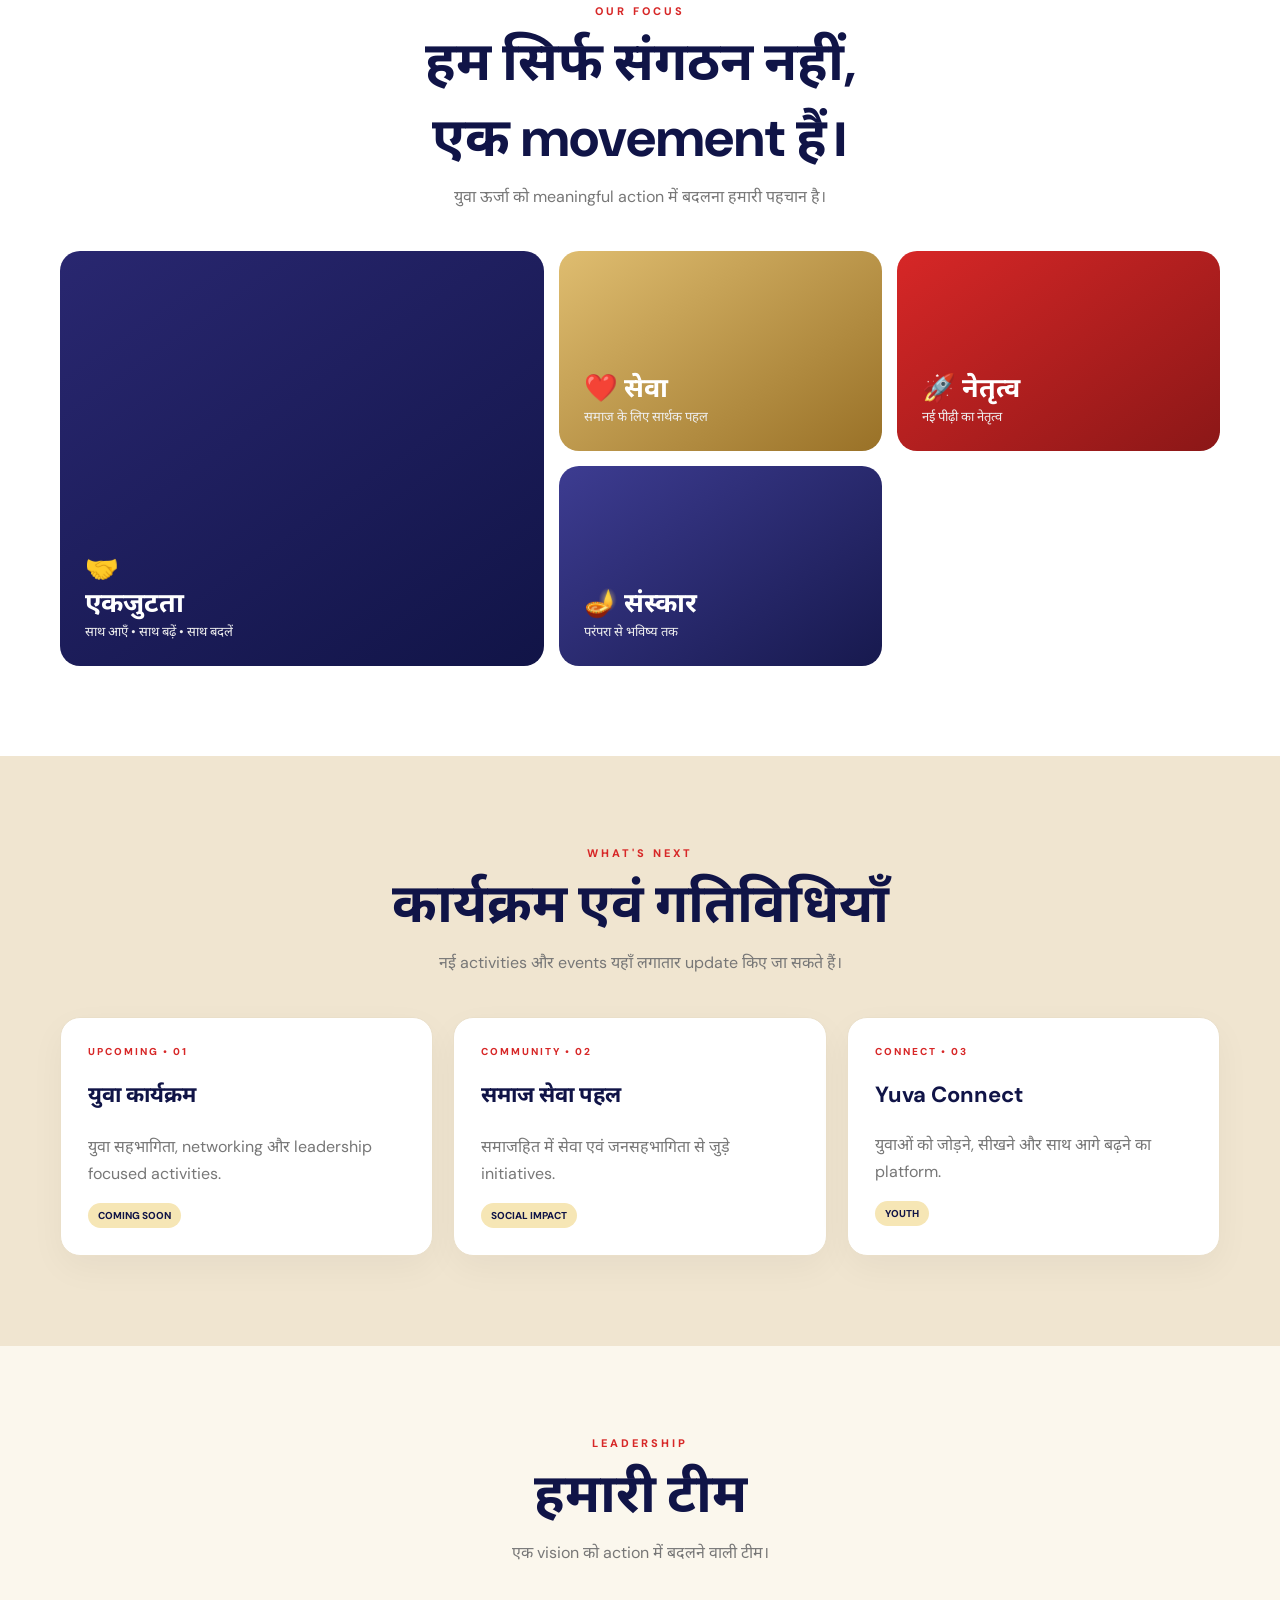
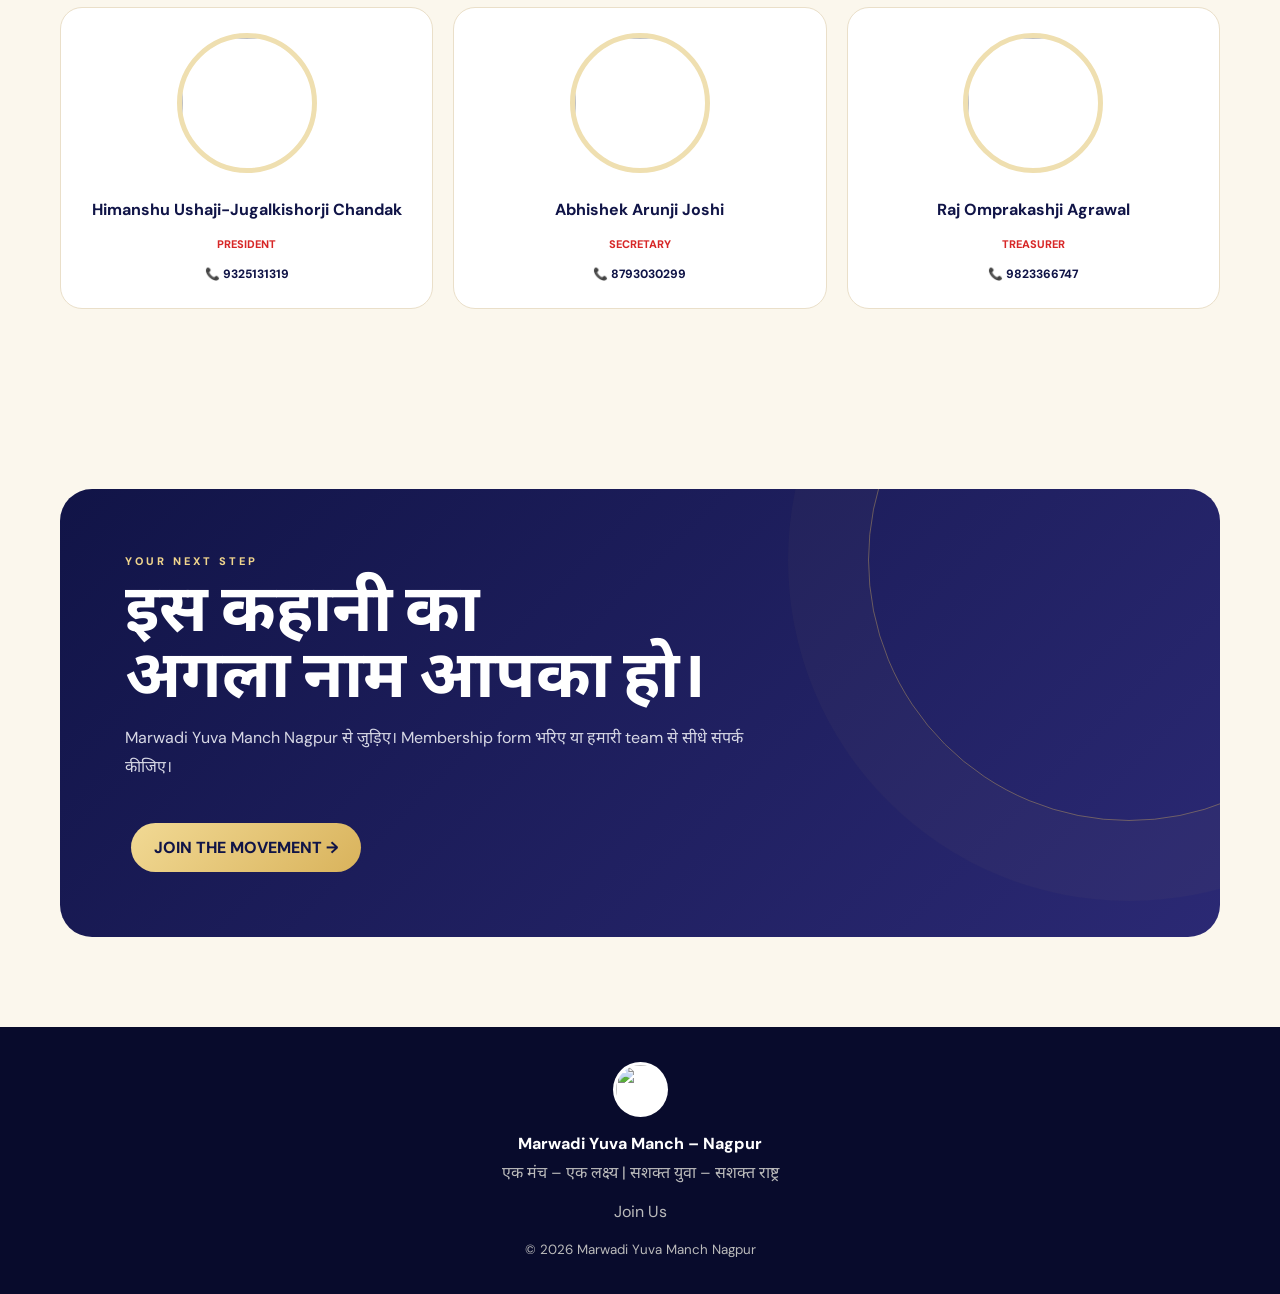
==== commit 63cdc0fe: "Add files via upload" ====
--- a/index.html
+++ b/index.html
@@ -1,114 +1,8 @@
-<!DOCTYPE html>
-<html lang="hi">
-<head>
-<meta charset="UTF-8">
-<meta name="viewport" content="width=device-width, initial-scale=1.0">
-<meta name="description" content="Marwadi Yuva Manch Nagpur — एक मंच, एक लक्ष्य | सशक्त युवा – सशक्त राष्ट्र">
-<title>Marwadi Yuva Manch | Nagpur</title>
-<style>
-@import url('https://fonts.googleapis.com/css2?family=DM+Sans:wght@400;500;600;700&family=Noto+Sans+Devanagari:wght@400;500;600;700;800&display=swap');
-:root{--navy:#20205f;--blue:#2e2c80;--gold:#d8b15b;--red:#d92525;--cream:#fbf7ee;--ink:#191919;--muted:#686868;--white:#fff}
-*{box-sizing:border-box}html{scroll-behavior:smooth}body{margin:0;color:var(--ink);font-family:"DM Sans","Noto Sans Devanagari",sans-serif;background:var(--cream)}
-a{text-decoration:none}.container{width:min(1140px,92%);margin:auto}
-.topbar{background:var(--red);color:white;text-align:center;font-size:13px;padding:7px}
-header{position:sticky;top:0;z-index:50;background:rgba(32,32,95,.97);box-shadow:0 4px 20px #0002}
-.nav{height:76px;display:flex;align-items:center;justify-content:space-between}
-.logoarea{display:flex;align-items:center;gap:12px;color:white;font-weight:800}
-.logoarea img{width:52px;height:52px;object-fit:contain;background:white;border-radius:50%;padding:3px}
-.logoarea small{display:block;color:#ead69e;font-weight:500;font-size:11px;letter-spacing:1px}
-.menu{display:flex;gap:25px}.menu a{color:#fff;font-size:14px;font-weight:600}.menu a:hover{color:#efd18b}
-.hero{min-height:680px;display:grid;grid-template-columns:1.1fr .9fr;align-items:center;gap:50px;padding:70px 0;position:relative;overflow:hidden}
-.hero:after{content:"";position:absolute;right:-180px;top:-170px;width:520px;height:520px;border-radius:50%;border:1px solid #d8b15b55;box-shadow:0 0 0 70px #d8b15b08,0 0 0 140px #d8b15b05;z-index:-1}
-.badge{display:inline-block;background:#e8d39d;color:var(--navy);font-weight:800;border-radius:99px;padding:8px 16px;font-size:13px;margin-bottom:20px}
-h1{font-size:clamp(42px,6vw,78px);line-height:.98;margin:0 0 20px;color:var(--navy);letter-spacing:-2px}
-h1 span{color:var(--red)}.hero p{font-size:19px;color:#555;max-width:650px}.motto{font-size:24px!important;color:var(--navy)!important;font-weight:800}
-.buttons{margin-top:30px}.btn{display:inline-block;padding:13px 22px;border-radius:9px;font-weight:800;margin:5px 8px 5px 0}.primary{background:var(--red);color:white}.secondary{border:1px solid var(--navy);color:var(--navy);background:white}
-.hero-card{background:white;border-radius:28px;padding:28px;box-shadow:0 25px 70px #1f1f5f1c;border:1px solid #e9dfc7;text-align:center}
-.hero-card img{width:100%;max-width:360px}.hero-card .line{height:3px;width:80px;background:var(--gold);margin:15px auto}.hero-card b{color:var(--navy)}
-section{padding:82px 0}.section-head{text-align:center;margin-bottom:42px}.eyebrow{color:var(--red);font-weight:800;font-size:13px;letter-spacing:1.8px;text-transform:uppercase}.section-head h2{color:var(--navy);font-size:38px;margin:8px 0}.section-head p{color:var(--muted);margin:auto;max-width:650px}
-.grid3{display:grid;grid-template-columns:repeat(3,1fr);gap:22px}.card{background:white;border-radius:18px;padding:30px;border:1px solid #eadfca;box-shadow:0 10px 30px #0000000b}.icon{font-size:32px}.card h3{color:var(--navy);margin:14px 0 8px}.card p{color:#626262;margin:0}
-.dark{background:var(--navy);color:white}.dark .section-head h2{color:white}.dark .section-head p{color:#ddd}
-.stats{display:grid;grid-template-columns:repeat(4,1fr);gap:15px}.stat{padding:26px;text-align:center;border:1px solid #ffffff22;border-radius:16px;background:#ffffff0c}.stat strong{display:block;font-size:35px;color:var(--gold)}.stat span{font-size:13px;color:#ddd}
-.events{background:#f0e6d2}.event-grid{display:grid;grid-template-columns:repeat(3,1fr);gap:22px}.event{background:white;border-radius:18px;overflow:hidden;border:1px solid #e4d8bd}.event-top{height:115px;background:linear-gradient(135deg,var(--blue),#41419b);display:flex;align-items:center;padding:22px;color:white}.event-top strong{font-size:28px}.event-body{padding:23px}.event-body h3{margin:0;color:var(--navy)}.event-body p{color:#666}.pill{display:inline-block;background:#f7e9e9;color:var(--red);padding:5px 9px;border-radius:20px;font-size:11px;font-weight:800}
-.team{display:grid;grid-template-columns:repeat(3,1fr);gap:22px}.person{background:white;border-radius:18px;padding:20px;text-align:center;border:1px solid #eadfca;overflow:hidden}.avatar{width:150px;height:175px;border-radius:16px;margin:auto;background:#eee;display:block;overflow:hidden;box-shadow:0 8px 24px #0002}.avatar img{width:100%;height:100%;object-fit:cover;object-position:center}.person h3{color:var(--navy);margin:15px 0 3px;font-size:17px;line-height:1.35}.person p{margin:0;color:#777;font-size:13px}
-.join{background:linear-gradient(135deg,#29276e,#16164a);color:white;border-radius:28px;padding:55px;display:grid;grid-template-columns:1fr auto;gap:30px;align-items:center}.join h2{font-size:40px;margin:0 0 10px}.join p{color:#ddd}.join .btn{background:var(--gold);color:var(--navy)}
-.contact-grid{display:grid;grid-template-columns:1fr 1fr;gap:22px}.contact-card{background:white;border:1px solid #eadfca;border-radius:18px;padding:28px}.contact-card h3{color:var(--navy)}.contact-card p{color:#666}.edit-note{background:#fff5d9;border-left:4px solid var(--gold);padding:15px 18px;border-radius:8px;color:#604e25;font-size:13px}
-footer{background:#11113d;color:#ccc;padding:28px 0;text-align:center;font-size:13px}.footer-brand{color:white;font-weight:800;font-size:18px;margin-bottom:6px}
-@media(max-width:850px){.menu{display:none}.hero{grid-template-columns:1fr;text-align:center}.hero p{margin-left:auto;margin-right:auto}.hero-card{max-width:430px;margin:auto}.grid3,.event-grid,.team{grid-template-columns:1fr 1fr}.stats{grid-template-columns:1fr 1fr}.join{grid-template-columns:1fr;text-align:center}}
-@media(max-width:560px){.grid3,.event-grid,.team,.contact-grid{grid-template-columns:1fr}.hero{padding:50px 0}.join{padding:35px 24px}.join h2{font-size:31px}section{padding:60px 0}}
-</style>
-</head>
-<body>
-<div class="topbar">एक मंच – एक लक्ष्य &nbsp; | &nbsp; सशक्त युवा – सशक्त राष्ट्र</div>
-<header><div class="container nav">
-<a class="logoarea" href="#">
-<img src="logo.jpg" alt="Marwadi Yuva Manch Logo">
-<div>Marwadi Yuva Manch<small>NAGPUR</small></div>
-</a>
-<nav class="menu"><a href="#about">About</a><a href="#work">Our Work</a><a href="#events">Events</a><a href="#team">Team</a><a href="#join">Join Us</a><a href="#contact">Contact</a></nav>
-</div></header>
-
-<main>
-<section class="container hero">
-<div>
-<div class="badge">MARWADI YUVA MANCH • NAGPUR</div>
-<h1>युवा शक्ति से<br><span>सशक्त राष्ट्र</span></h1>
-<p class="motto">एक मंच – एक लक्ष्य</p>
-<p>युवाओं को एकजुट कर सेवा, संस्कार, नेतृत्व और सामाजिक सहभागिता के माध्यम से समाज में सकारात्मक बदलाव की दिशा में निरंतर प्रयास।</p>
-<div class="buttons"><a class="btn primary" href="#join">Join the Movement →</a><a class="btn secondary" href="#events">Explore Events</a></div>
-</div>
-<div class="hero-card"><img src="logo.jpg" alt="Marwadi Yuva Manch Nagpur"><div class="line"></div><b>युवा शक्ति • समाज सेवा • संस्कार • नेतृत्व</b></div>
-</section>
-
-<section id="about"><div class="container">
-<div class="section-head"><div class="eyebrow">Who We Are</div><h2>हम कौन हैं?</h2><p>Marwadi Yuva Manch Nagpur युवाओं को एक साझा मंच पर जोड़ने, समाज सेवा को प्रोत्साहित करने और युवा नेतृत्व को विकसित करने की दिशा में कार्य करने वाला मंच है।</p></div>
-<div class="grid3">
-<div class="card"><div class="icon">🤝</div><h3>एकजुटता</h3><p>युवा शक्ति को एक मंच पर लाकर सहयोग और सहभागिता की संस्कृति को मजबूत करना।</p></div>
-<div class="card"><div class="icon">❤️</div><h3>सेवा</h3><p>जरूरतमंदों और समाज के लिए सार्थक सामाजिक एवं सेवा गतिविधियों को बढ़ावा देना।</p></div>
-<div class="card"><div class="icon">🚀</div><h3>नेतृत्व</h3><p>युवाओं में नेतृत्व, जिम्मेदारी, कौशल और राष्ट्र निर्माण की भावना विकसित करना।</p></div>
-</div>
-</div></section>
-
-<section id="work" class="dark"><div class="container">
-<div class="section-head"><div class="eyebrow">Our Focus</div><h2>हमारी प्राथमिकताएँ</h2><p>युवा विकास से लेकर सामाजिक सेवा तक — उद्देश्य एक, समाज को बेहतर बनाना।</p></div>
-<div class="stats"><div class="stat"><strong>01</strong><span>युवा सशक्तिकरण</span></div><div class="stat"><strong>02</strong><span>समाज सेवा</span></div><div class="stat"><strong>03</strong><span>संस्कार एवं संस्कृति</span></div><div class="stat"><strong>04</strong><span>सामाजिक नेतृत्व</span></div></div>
-</div></section>
-
-<section id="events" class="events"><div class="container">
-<div class="section-head"><div class="eyebrow">What's Happening</div><h2>कार्यक्रम एवं गतिविधियाँ</h2><p>आगामी कार्यक्रमों और मंच की गतिविधियों की जानकारी यहाँ अपडेट की जाएगी।</p></div>
-<div class="event-grid">
-<div class="event"><div class="event-top"><strong>UPCOMING<br>EVENT</strong></div><div class="event-body"><span class="pill">COMING SOON</span><h3>आगामी युवा कार्यक्रम</h3><p>कार्यक्रम की तारीख, स्थान और registration details जल्द यहाँ उपलब्ध होंगी।</p></div></div>
-<div class="event"><div class="event-top"><strong>COMMUNITY<br>ACTIVITY</strong></div><div class="event-body"><span class="pill">SOCIAL</span><h3>समाज सेवा पहल</h3><p>सामाजिक सेवा एवं community initiatives की updates यहाँ प्रकाशित की जाएँगी।</p></div></div>
-<div class="event"><div class="event-top"><strong>YOUTH<br>CONNECT</strong></div><div class="event-body"><span class="pill">YOUTH</span><h3>युवा सहभागिता</h3><p>युवाओं के लिए networking, learning और engagement activities।</p></div></div>
-</div>
-</div></section>
-
-<section id="team"><div class="container">
-<div class="section-head"><div class="eyebrow">Leadership</div><h2>हमारी टीम</h2><p>Marwadi Yuva Manch Nagpur की प्रमुख कार्यकारिणी।</p></div>
-<div class="team">
-<div class="person"><div class="avatar"><img src="himanshu-chandak.jpg" alt="Himanshu Ushaji-Jugalkishorji Chandak"></div><h3>Himanshu Ushaji-Jugalkishorji Chandak</h3><p>President • <a href="tel:9325131319">9325131319</a></p></div>
-<div class="person"><div class="avatar"><img src="abhishek-joshi.jpg" alt="Abhishek Arunji Joshi"></div><h3>Abhishek Arunji Joshi</h3><p>Secretary • <a href="tel:8793030299">8793030299</a></p></div>
-<div class="person"><div class="avatar"><img src="raj-agrawal.jpg" alt="Raj Omprakashji Agrawal"></div><h3>Raj Omprakashji Agrawal</h3><p>Treasurer • <a href="tel:9823366747">9823366747</a></p></div>
-</div>
-</div></section>
-
-<section id="join"><div class="container">
-<div class="section-head"><div class="eyebrow">Be a Part of It</div><h2>आप भी जुड़िए!</h2><p>Marwadi Yuva Manch Nagpur से जुड़ने के लिए हमारे संगठन मंत्रियों से सीधे संपर्क करें या membership form भरें।</p></div>
-<div class="grid3" style="margin-bottom:28px">
-<div class="card" style="padding-top:20px"><img src="hemant-rathi.jpg" alt="Hemantji Rajendraji Rathi" style="width:100%;height:220px;object-fit:cover;border-radius:14px"><h3>Hemantji Rajendraji Rathi</h3><p><b>Sangathan Mantri</b></p><p>📱 <a href="tel:9422439040">9422439040</a></p><a class="btn primary" style="margin-top:15px" href="tel:9422439040">Call Now</a></div>
-<div class="card" style="padding-top:20px"><img src="aditya-vyas.jpg" alt="Adityaji Girishji Vyas" style="width:100%;height:220px;object-fit:cover;border-radius:14px"><h3>Adityaji Girishji Vyas</h3><p><b>Sangathan Mantri</b></p><p>📱 <a href="tel:9970163768">9970163768</a></p><a class="btn primary" style="margin-top:15px" href="tel:9970163768">Call Now</a></div>
-<div class="card" style="padding-top:28px"><div class="icon">📝</div><h3>Membership Registration</h3><p>Online membership form भरें और Marwadi Yuva Manch की युवा शक्ति से जुड़ें।</p><a class="btn" style="margin-top:15px;background:var(--gold);color:var(--navy)" href="https://forms.gle/BqDFrMSARLrrtB8P9" target="_blank">Fill Google Form →</a></div>
-</div>
-</div></section>
-
-<section id="contact"><div class="container">
-<div class="section-head"><div class="eyebrow">Get in Touch</div><h2>संपर्क करें</h2><p>Nagpur में Marwadi Yuva Manch से जुड़ने के लिए हमसे संपर्क करें।</p></div>
-<div class="contact-grid">
-<div class="contact-card"><h3>📍 Marwadi Yuva Manch</h3><p><b>Nagpur, Maharashtra</b></p><p><b>President:</b> Himanshu Ushaji-Jugalkishorji Chandak<br>📱 9325131319</p><p><b>Secretary:</b> Abhishek Arunji Joshi<br>📱 8793030299</p><p><b>Treasurer:</b> Raj Omprakashji Agrawal<br>📱 9823366747</p></div>
-<div class="contact-card"><h3>📝 Membership Registration</h3><p>सदस्यता के लिए online form भरें।</p><a class="btn primary" href="https://forms.gle/BqDFrMSARLrrtB8P9" target="_blank">Open Membership Form →</a><hr style="border:0;border-top:1px solid #eee;margin:24px 0"><p><b>Sangathan Mantri</b></p><p>Hemantji Rajendraji Rathi • 9422439040</p><p>Adityaji Girishji Vyas • 9970163768</p></div>
-</div>
-</div></section>
-</main>
-<footer><div class="footer-brand">Marwadi Yuva Manch – Nagpur</div><div>एक मंच – एक लक्ष्य &nbsp; | &nbsp; सशक्त युवा – सशक्त राष्ट्र</div><div style="margin-top:8px">© 2026 Marwadi Yuva Manch Nagpur. All Rights Reserved.</div></footer>
-</body>
-</html>+<!doctype html><html lang="hi"><head><meta charset="utf-8"><meta name="viewport" content="width=device-width,initial-scale=1"><title>Marwadi Yuva Manch | Nagpur</title><link rel="stylesheet" href="style.css"></head><body><div class="top"></div><header class="nav"><div class="navin"><a class="brand" href="index.html"><img src="assets/logo.jpg"><div>Marwadi Yuva Manch<small>NAGPUR</small></div></a><button class="hamb">☰</button><nav class="links"><a href="#about">About</a><a href="#work">Our Work</a><a href="#events">Events</a><a href="#team">Leadership</a><a href="join.html">Join Us</a></nav></div></header>
+<section class="hero"><div><img class="herologo" src="assets/logo.jpg"><div class="kicker">MARWADI YUVA MANCH • NAGPUR</div><div style="font-size:12px;letter-spacing:3px;color:#e7cf91;font-weight:700;opacity:.9">राजस्थान की विरासत • युवा शक्ति की नई पहचान</div><h1>एक मंच<br><span>एक लक्ष्य</span></h1><div class="motto">सशक्त युवा – सशक्त राष्ट्र</div><p>परंपरा से प्रेरणा। युवा शक्ति से परिवर्तन। सेवा से समाज निर्माण।</p><a class="btn" href="join.html">BECOME A MEMBER →</a><a class="btn ghost" href="#about">DISCOVER US</a></div><div class="scroll">SCROLL</div></section>
+<section id="about" class="section"><div class="wrap"><div class="story reveal"><div class="visual"><img src="assets/logo.jpg"></div><div><div class="ey">OUR IDENTITY</div><h3 style="font-size:38px;color:var(--n)">युवा शक्ति,<br>एक साझा दिशा।</h3><p style="color:#666;line-height:1.9">Marwadi Yuva Manch Nagpur युवाओं को एकजुट कर सेवा, संस्कार, नेतृत्व और सामाजिक सहभागिता के माध्यम से सकारात्मक बदलाव की दिशा में कार्य करने वाला मंच है।</p><div class="quote">“एक मंच – एक लक्ष्य • सशक्त युवा – सशक्त राष्ट्र”</div></div></div></div></section>
+<section id="work" class="section" style="background:#fff"><div class="wrap"><div class="head reveal"><div class="ey">OUR FOCUS</div><h2>हम सिर्फ संगठन नहीं,<br>एक movement हैं।</h2><p>युवा ऊर्जा को meaningful action में बदलना हमारी पहचान है।</p></div><div class="mosaic reveal"><div class="tile"><b>🤝<br>एकजुटता</b><span>साथ आएँ • साथ बढ़ें • साथ बदलें</span></div><div class="tile"><b>❤️ सेवा</b><span>समाज के लिए सार्थक पहल</span></div><div class="tile"><b>🚀 नेतृत्व</b><span>नई पीढ़ी का नेतृत्व</span></div><div class="tile"><b>🪔 संस्कार</b><span>परंपरा से भविष्य तक</span></div></div></div></section>
+<section id="events" class="section events"><div class="wrap"><div class="head reveal"><div class="ey">WHAT'S NEXT</div><h2>कार्यक्रम एवं गतिविधियाँ</h2><p>नई activities और events यहाँ लगातार update किए जा सकते हैं।</p></div><div class="cards"><article class="card reveal"><div class="date">UPCOMING • 01</div><h3>युवा कार्यक्रम</h3><p>युवा सहभागिता, networking और leadership focused activities.</p><span class="tag">COMING SOON</span></article><article class="card reveal"><div class="date">COMMUNITY • 02</div><h3>समाज सेवा पहल</h3><p>समाजहित में सेवा एवं जनसहभागिता से जुड़े initiatives.</p><span class="tag">SOCIAL IMPACT</span></article><article class="card reveal"><div class="date">CONNECT • 03</div><h3>Yuva Connect</h3><p>युवाओं को जोड़ने, सीखने और साथ आगे बढ़ने का platform.</p><span class="tag">YOUTH</span></article></div></div></section>
+<section id="team" class="section"><div class="wrap"><div class="head reveal"><div class="ey">LEADERSHIP</div><h2>हमारी टीम</h2><p>एक vision को action में बदलने वाली टीम।</p></div><div class="leaders"><div class="leader reveal"><img src="assets/himanshu.jpg"><h3>Himanshu Ushaji-Jugalkishorji Chandak</h3><p>PRESIDENT</p><a href="tel:9325131319">📞 9325131319</a></div><div class="leader reveal"><img src="assets/abhishek.jpg"><h3>Abhishek Arunji Joshi</h3><p>SECRETARY</p><a href="tel:8793030299">📞 8793030299</a></div><div class="leader reveal"><img src="assets/raj.jpg"><h3>Raj Omprakashji Agrawal</h3><p>TREASURER</p><a href="tel:9823366747">📞 9823366747</a></div></div></div></section>
+<section class="section"><div class="wrap"><div class="join reveal"><div class="ey" style="color:#f0d58d">YOUR NEXT STEP</div><h2>इस कहानी का<br>अगला नाम आपका हो।</h2><p>Marwadi Yuva Manch Nagpur से जुड़िए। Membership form भरिए या हमारी team से सीधे संपर्क कीजिए।</p><a class="btn" href="join.html">JOIN THE MOVEMENT →</a></div></div></section>
+<footer><img class="flogo" src="assets/logo.jpg"><div class="foot">Marwadi Yuva Manch – Nagpur</div><div>एक मंच – एक लक्ष्य | सशक्त युवा – सशक्त राष्ट्र</div><p><a href="join.html">Join Us</a></p><small>© <span data-year></span> Marwadi Yuva Manch Nagpur</small></footer><script src="script.js"></script></body></html>
--- a/style.css
+++ b/style.css
@@ -0,0 +1,15 @@
+@import url('https://fonts.googleapis.com/css2?family=DM+Sans:wght@400;600;700;800&family=Noto+Sans+Devanagari:wght@400;600;700;800&display=swap');
+:root{--n:#101447;--b:#292770;--g:#d9b35c;--r:#d72727;--c:#fbf7ed}*{box-sizing:border-box}html{scroll-behavior:smooth}body{margin:0;font-family:'DM Sans','Noto Sans Devanagari',sans-serif;background:var(--c);color:#171717}a{text-decoration:none;color:inherit}.top{height:4px;background:linear-gradient(90deg,var(--r),var(--g),var(--b))}.nav{position:fixed;top:4px;width:100%;height:74px;z-index:10;color:#fff;transition:.3s}.nav.on{background:#101447f5;backdrop-filter:blur(15px);box-shadow:0 8px 30px #0004}.navin{width:92%;max-width:1180px;height:100%;margin:auto;display:flex;align-items:center;justify-content:space-between}.brand{display:flex;align-items:center;gap:10px;font-weight:800}.brand img{width:48px;height:48px;background:#fff;border-radius:50%;padding:2px;object-fit:contain}.brand small{display:block;color:#efd58f;letter-spacing:2px;font-size:9px}.links{display:flex;gap:25px;font-size:13px;font-weight:700}.links a:hover{color:#efd58f}.hamb{display:none;background:#ffffff18;color:#fff;border:1px solid #fff3;border-radius:8px;padding:9px}.hero{height:100vh;min-height:650px;display:grid;place-items:center;text-align:center;color:#fff;position:relative;overflow:hidden;background:radial-gradient(circle at center,#404198,#111446 48%,#060925)}.hero:before{content:'';position:absolute;width:680px;height:680px;border:1px solid #d9b35c55;border-radius:50%;box-shadow:0 0 0 85px #d9b35c08,0 0 0 170px #d9b35c04;animation:spin 45s linear infinite}@keyframes spin{to{transform:rotate(360deg)}}.hero:after{content:'';position:absolute;inset:0;background:repeating-conic-gradient(from 0deg,#fff0008 0 1deg,transparent 1deg 14deg)}.hero>*{position:relative;z-index:2}.herologo{width:145px;height:145px;border-radius:50%;background:#fff;padding:8px;box-shadow:0 0 0 8px #d9b35c25,0 25px 70px #0007}.kicker{color:#f0d58d;font-size:11px;letter-spacing:4px;font-weight:800;margin:22px 0 10px}.hero h1{font-size:clamp(48px,8vw,100px);line-height:.9;letter-spacing:-4px;margin:0}.hero h1 span{color:#f0d58d}.motto{font-size:25px;font-weight:800;margin:20px 0 8px}.hero p{max-width:650px;margin:auto;color:#d7d8e5}.btn{display:inline-block;margin:25px 6px 0;padding:14px 23px;border-radius:99px;font-weight:800;background:linear-gradient(135deg,#f1d994,var(--g));color:var(--n)}.btn.ghost{background:#ffffff12;color:#fff;border:1px solid #fff3}.scroll{position:absolute;bottom:20px;font-size:9px;letter-spacing:3px;color:#aaa}.section{padding:90px 0}.wrap{width:92%;max-width:1160px;margin:auto}.head{text-align:center;margin-bottom:42px}.ey{font-size:11px;letter-spacing:3px;color:var(--r);font-weight:800}.head h2{font-size:clamp(32px,5vw,54px);color:var(--n);margin:8px 0}.head p{max-width:680px;margin:auto;color:#777}
+/* Rajasthan cinematic heritage layer */
+.rajasthan-scene{position:absolute;inset:0;z-index:1;pointer-events:none;overflow:hidden}
+.sun{position:absolute;width:190px;height:190px;border-radius:50%;right:13%;top:18%;background:radial-gradient(circle,#f7d98d 0 25%,#d7ad5520 60%,transparent 70%);filter:blur(.2px);opacity:.9}
+.dunes{position:absolute;left:-5%;right:-5%;bottom:-3%;height:34%;background:linear-gradient(180deg,transparent 0 5%,#d7ad5520 6%,#c18d3d 7% 20%,#9a672d 21% 48%,#65451f 49% 100%);clip-path:polygon(0 45%,10% 25%,20% 40%,31% 14%,43% 38%,56% 8%,67% 34%,79% 17%,91% 39%,100% 20%,100% 100%,0 100%);opacity:.62}
+.fort{position:absolute;bottom:17%;left:50%;transform:translateX(-50%);width:min(760px,80vw);height:190px;opacity:.8;filter:drop-shadow(0 10px 15px #0007)}
+.fort *{vector-effect:non-scaling-stroke}
+.jharokha{position:absolute;bottom:22%;left:9%;width:170px;height:170px;opacity:.12;border:1px solid #f3d891;border-radius:50%;transform:rotate(15deg)}
+.jharokha:before,.jharokha:after{content:"";position:absolute;inset:18px;border:1px solid #f3d891;border-radius:50%}.jharokha:after{inset:40px}
+.heritage-line{position:absolute;bottom:27%;left:0;width:100%;height:1px;background:linear-gradient(90deg,transparent,#f3d89188,transparent)}
+.hero-content{z-index:3}.scroll{z-index:4}
+
+.story{display:grid;grid-template-columns:1fr 1fr;gap:60px;align-items:center}.visual{min-height:430px;border-radius:30px;background:linear-gradient(145deg,var(--n),#39388c);display:grid;place-items:center;position:relative;overflow:hidden}.visual:before{content:'';width:300px;height:300px;border:1px solid #d9b35c66;border-radius:50%;box-shadow:0 0 0 60px #d9b35c0a,0 0 0 120px #d9b35c05}.visual img{position:absolute;width:180px;height:180px;border-radius:50%;background:#fff;padding:8px}.story h3{font-size:38px;color:var(--n);line-height:1.1}.story p{color:#666;line-height:1.9}.quote{margin-top:20px;border-left:4px solid var(--g);background:#fff;padding:18px;color:var(--n);font-weight:800}.mosaic{display:grid;grid-template-columns:1.2fr .8fr .8fr;grid-template-rows:200px 200px;gap:15px}.tile{border-radius:20px;padding:25px;color:#fff;display:flex;flex-direction:column;justify-content:flex-end;background:linear-gradient(145deg,#292770,#111447)}.tile:first-child{grid-row:span 2}.tile:nth-child(2){background:linear-gradient(145deg,#dfbd70,#997127)}.tile:nth-child(3){background:linear-gradient(145deg,#d72727,#8b1717)}.tile:nth-child(4){background:linear-gradient(145deg,#3d3c91,#17194e)}.tile b{font-size:27px}.tile span{font-size:13px;color:#eee}.events{background:#f0e5d0}.cards{display:grid;grid-template-columns:repeat(3,1fr);gap:20px}.card{background:#fff;border:1px solid #eadfc9;border-radius:20px;padding:27px;box-shadow:0 12px 35px #0000000b}.card .date{font-size:10px;color:var(--r);letter-spacing:2px;font-weight:800}.card h3{color:var(--n);font-size:22px}.card p{color:#777;line-height:1.7}.tag{display:inline-block;background:#f6e6b5;color:var(--n);padding:6px 10px;border-radius:20px;font-size:10px;font-weight:800}.leaders{display:grid;grid-template-columns:repeat(3,1fr);gap:20px}.leader{text-align:center;background:#fff;border:1px solid #eadfc9;border-radius:22px;padding:25px;transition:.3s}.leader:hover{transform:translateY(-7px);box-shadow:0 25px 55px #0002}.leader img{width:140px;height:140px;object-fit:cover;border-radius:50%;border:5px solid #efdfb0}.leader h3{font-size:16px;color:var(--n);line-height:1.35}.leader p{color:var(--r);font-size:11px;font-weight:800}.leader a{font-size:12px;color:var(--n);font-weight:800}.join{background:linear-gradient(135deg,#111447,#2b2974);color:#fff;border-radius:32px;padding:65px;position:relative;overflow:hidden}.join:after{content:'';position:absolute;right:-170px;top:-190px;width:520px;height:520px;border:1px solid #d9b35c66;border-radius:50%;box-shadow:0 0 0 80px #d9b35c08}.join h2{font-size:clamp(38px,6vw,66px);line-height:1;margin:8px 0}.join p{max-width:650px;color:#d7d8e5;line-height:1.8}.join .btn{position:relative;z-index:2}.joinpage{min-height:70vh;padding:140px 0 80px;background:linear-gradient(135deg,#090d31,#2b2974);color:#fff;text-align:center;display:grid;place-items:center;position:relative;overflow:hidden}.joinpage:before{content:'';position:absolute;width:700px;height:700px;border:1px solid #d9b35c44;border-radius:50%;box-shadow:0 0 0 100px #d9b35c07}.joinpage>*{position:relative;z-index:2}.joinpage h1{font-size:clamp(52px,8vw,95px);line-height:.9;margin:12px}.joinpage h1 span{color:#f0d58d}.joinpage p{max-width:650px;color:#d7d8e5}.joinbox{padding:70px 0}.joincols{display:grid;grid-template-columns:1.05fr .95fr;gap:25px}.panel{background:#fff;border:1px solid #eadfc9;border-radius:25px;padding:32px;box-shadow:0 20px 60px #0001}.panel h2{color:var(--n);margin-top:0}.person{display:flex;align-items:center;gap:15px;padding:15px 0;border-bottom:1px solid #eee}.person:last-child{border:0}.person img{width:65px;height:65px;border-radius:50%;object-fit:cover;border:3px solid #eddaa5}.person h3{font-size:14px;color:var(--n);margin:0}.person small{color:var(--r);font-weight:800}.phone{margin-left:auto;font-size:11px;font-weight:800;color:var(--n)}.premium{background:linear-gradient(145deg,#111447,#2b2974);color:#fff;border-radius:25px;padding:35px}.premium h2{font-size:34px}.premium p{color:#d7d8e5;line-height:1.8}.form{display:block;background:#f0d58d;color:var(--n);text-align:center;padding:16px;border-radius:12px;font-weight:900;margin-top:25px}.benefits{display:grid;grid-template-columns:1fr 1fr;gap:10px;margin-top:22px}.benefit{background:#ffffff10;border:1px solid #fff2;border-radius:10px;padding:13px;font-size:12px}footer{background:#080b2c;color:#bbb;text-align:center;padding:35px}.flogo{width:55px;height:55px;border-radius:50%;background:#fff;padding:3px}.foot{color:#fff;font-weight:800;margin:8px}.reveal{opacity:0;transform:translateY(25px);transition:.7s}.reveal.show{opacity:1;transform:none}
+@media(max-width:800px){.links{display:none}.hamb{display:block}.links.open{display:flex;position:absolute;top:78px;left:4%;right:4%;padding:20px;flex-direction:column;background:#101447f5;border-radius:14px}.story,.joincols{grid-template-columns:1fr}.cards,.leaders{grid-template-columns:1fr 1fr}.mosaic{grid-template-columns:1fr 1fr;grid-template-rows:200px 200px}.tile:first-child{grid-row:auto}.join{padding:45px 28px}}@media(max-width:550px){.cards,.leaders{grid-template-columns:1fr}.mosaic{grid-template-columns:1fr;grid-template-rows:auto}.tile,.tile:first-child{min-height:190px}.section{padding:65px 0}.join{padding:38px 24px}.panel,.premium{padding:25px}.phone{font-size:10px}}
